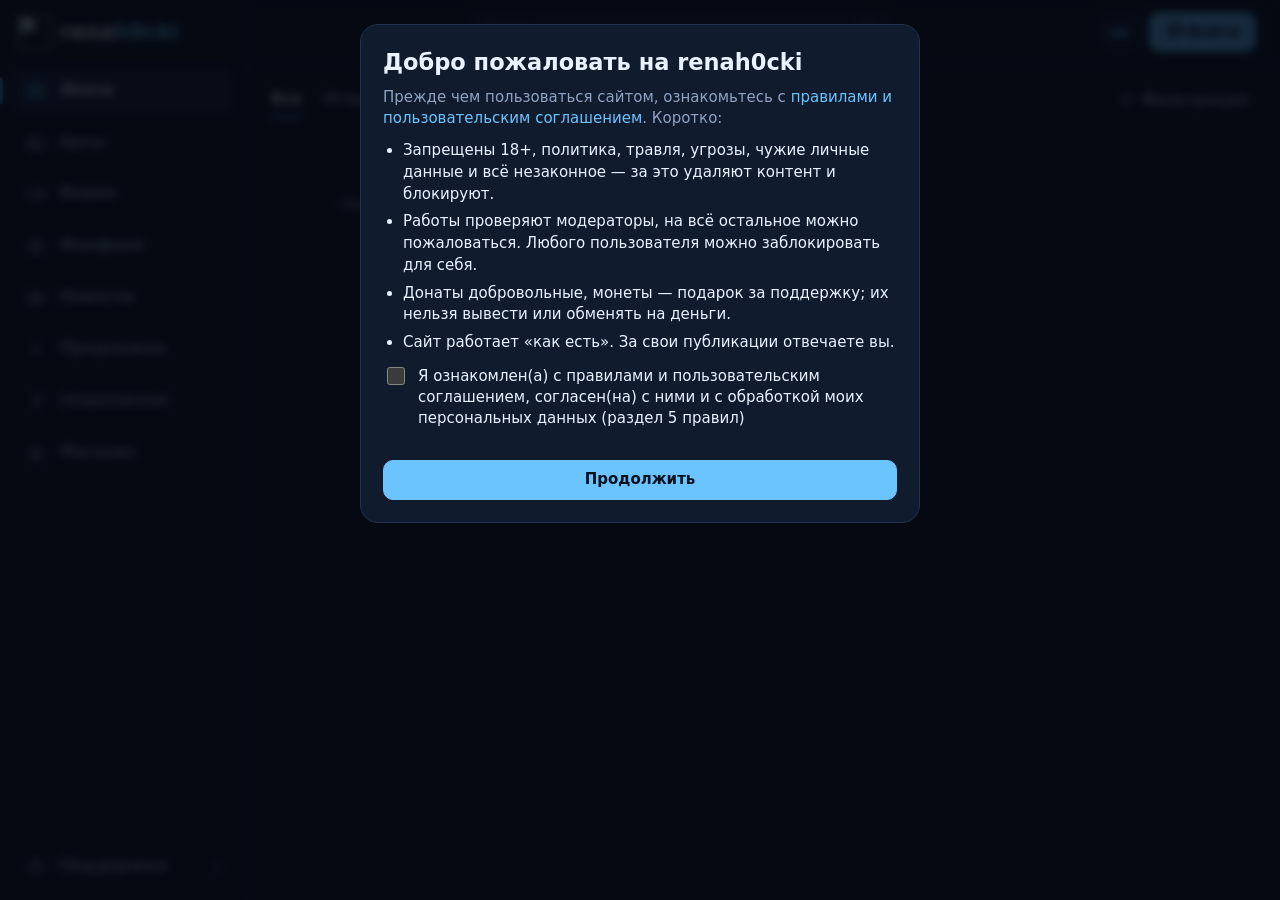
==== auc/index.html @ 6b496991 "Donatello: алерты в OBS, лента и подключение в аукционе Co-Authored-By: Claude Opus 5.5 <noreply@ant" ====
<!doctype html>
<html lang="ru">
<head>
<meta charset="utf-8">
<meta name="viewport" content="width=device-width, initial-scale=1, viewport-fit=cover">
<meta name="theme-color" content="#0c0c14">
<meta name="robots" content="noindex">
<title>Аукцион — renah0cki</title>
<script>/* аукцион — пока только для владельца; остальных на обычный сайт */
(function(){if(/^(localhost|127\.0\.0\.1)$/.test(location.hostname))return;try{var s=JSON.parse(localStorage.getItem('fh_session')||'null');if(!s||!s.user||s.user.id!=='23c6cb47-27b0-45ac-8fd9-c43b84d57aba')location.replace('/');}catch(e){location.replace('/');}})();
try{var t=localStorage.getItem('auc_theme');if(t&&t!=='violet')document.documentElement.dataset.theme=t;}catch(e){}</script>
<link rel="icon" type="image/png" sizes="32x32" href="/icon-32.png?v=2">
<link rel="preconnect" href="https://api.renah0cki.xyz" crossorigin>
<link rel="preconnect" href="https://cdn.renah0cki.xyz" crossorigin>
<link rel="preconnect" href="https://fonts.googleapis.com">
<link rel="preconnect" href="https://fonts.gstatic.com" crossorigin>
<link rel="stylesheet" href="https://fonts.googleapis.com/css2?family=Inter:wght@400;500;600;700;800&display=swap">
<link rel="stylesheet" href="/auc/auc.css?v=20261124a">
<script src="/auc/wheel.js?v=20261121s" defer></script>
<script src="/auc/auc.js?v=20261124a" defer></script>
</head>
<body>
<header class="bar">
  <a class="brand" href="/" aria-label="renah0cki — на главную">
    <img src="https://cdn.renah0cki.xyz/file/static/Resurs-134x-8.png" alt="" width="30" height="30">
    <span>rena<b>auc</b></span>
  </a>
  <nav class="tabs" id="tabs" aria-label="Разделы">
    <button data-tab="lots" class="on" title="Аукцион"><svg class="pa-hide" viewBox="0 0 24 24"><path d="m14 5 5 5M12 7l5 5M4 20l7-7M10.5 4.5l9 9-2.5 2.5-9-9z"/></svg><svg class="pa-only pa-fill" viewBox="0 0 96 96"><path d="m0 88h56v8h-56zm48-8.065a4 4 0 0 0-4-4h-32a4 4 0 0 0-4 4v4.065h40zm6.426-32.704a27.9 27.9 0 0 0-4.639 6.674l32.924 32.924a4 4 0 0 0 5.656 0l5.657-5.657a4 4 0 0 0 0-5.657l-32.924-32.915a27.3 27.3 0 0 0-6.674 4.631zm-19.799-19.799a34.7 34.7 0 0 1-10.34 6.629l20.674 20.674a35.3 35.3 0 0 1 6.639-10.335 34.7 34.7 0 0 1 10.34-6.63l-20.675-20.67a35.3 35.3 0 0 1-6.638 10.332z"/><rect height="40" rx="4" transform="matrix(.707 -.707 .707 .707 4.201 48.034)" width="16" x="52.083" y="-1.054"/><rect height="40" rx="4" transform="matrix(.707 -.707 .707 .707 -29.74 33.976)" width="16" x="18.142" y="32.887"/></svg>Аукцион</button>
    <button data-tab="wheel" title="Колесо"><svg class="pa-hide" viewBox="0 0 24 24"><circle cx="12" cy="12" r="8"/><path d="M12 4v8l5.6 5.6"/></svg><svg class="pa-only pa-wheel-ico" viewBox="0 0 58 58"><path d="M31,26.962h26.924C56.94,12.541,45.421,1.022,31,0.038V26.962z" fill="#f0785a" stroke="none"/><path d="M50.386,48.615c4.343-4.71,7.151-10.858,7.614-17.653H32.733L50.386,48.615z" fill="#f0c419" stroke="none"/><path d="M27,28.134V0.038C11.918,1.067,0,13.619,0,28.962C0,36.25,2.695,42.905,7.134,48L27,28.134z" fill="#556080" stroke="none"/><path d="M28.414,32.376L9.962,50.828c5.095,4.439,11.75,7.134,19.038,7.134c6.99,0,13.396-2.479,18.401-6.599L28.414,32.376z" fill="#71c285" stroke="none"/></svg>Колесо</button>
    <button data-tab="history" data-adm hidden title="История"><svg class="pa-hide" viewBox="0 0 24 24"><path d="M4 12a8 8 0 1 0 2.3-5.6L4 8.7M4 4v4.7h4.7M12 8v4l3 2"/></svg><svg class="pa-only pa-fill" viewBox="0 0 24 24"><path d="M4 9h4v11H4zm12 4h4v7h-4zm-6-9h4v16h-4z"/></svg>История</button>
    <button data-tab="settings" data-adm hidden title="Настройки"><svg class="pa-hide" viewBox="0 0 24 24"><circle cx="12" cy="12" r="3"/><path d="M12 3v2.5M12 18.5V21M3 12h2.5M18.5 12H21M5.6 5.6l1.8 1.8M16.6 16.6l1.8 1.8M5.6 18.4l1.8-1.8M16.6 7.4l1.8-1.8"/></svg><svg class="pa-only pa-fill" viewBox="0 0 24 24"><path d="M19.14 12.94c.04-.3.06-.61.06-.94 0-.32-.02-.64-.07-.94l2.03-1.58c.18-.14.23-.41.12-.61l-1.92-3.32c-.12-.22-.37-.29-.59-.22l-2.39.96c-.5-.38-1.03-.7-1.62-.94l-.36-2.54c-.04-.24-.24-.41-.48-.41h-3.84c-.24 0-.43.17-.47.41l-.36 2.54c-.59.24-1.13.57-1.62.94l-2.39-.96c-.22-.08-.47 0-.59.22L2.74 8.87c-.12.21-.08.47.12.61l2.03 1.58c-.05.3-.09.63-.09.94s.02.64.07.94l-2.03 1.58c-.18.14-.23.41-.12.61l1.92 3.32c.12.22.37.29.59.22l2.39-.96c.5.38 1.03.7 1.62.94l.36 2.54c.05.24.24.41.48.41h3.84c.24 0 .44-.17.47-.41l.36-2.54c.59-.24 1.13-.56 1.62-.94l2.39.96c.22.08.47 0 .59-.22l1.92-3.32c.12-.22.07-.47-.12-.61zM12 15.6c-1.98 0-3.6-1.62-3.6-3.6s1.62-3.6 3.6-3.6 3.6 1.62 3.6 3.6-1.62 3.6-3.6 3.6"/></svg>Настройки</button>
    <span class="tabs-sep" aria-hidden="true"></span>
    <button class="ico" data-tab="wallets" data-adm hidden title="Кошельки аукциона" aria-label="Кошельки аукциона"><svg class="pa-hide" viewBox="0 0 24 24"><circle cx="9" cy="8" r="3.5"/><path d="M3 20c.6-3.4 3-5.5 6-5.5s5.4 2.1 6 5.5M16 4.8a3.5 3.5 0 0 1 0 6.4M18 14.8c1.6.8 2.7 2.6 3 5.2"/></svg><svg class="pa-only pa-fill" viewBox="0 0 24 24"><path d="m11.99 18.54-7.37-5.73L3 14.07l9 7 9-7-1.63-1.27zM12 16l7.36-5.73L21 9l-9-7-9 7 1.63 1.27z"/></svg></button>
    <button class="ico" data-tab="bids" data-adm hidden title="Все ставки" aria-label="Все ставки"><svg class="pa-hide" viewBox="0 0 24 24"><rect x="4" y="4" width="16" height="16" rx="2.5"/><path d="M4 10h16M10 10v10"/></svg><svg class="pa-only pa-fill" viewBox="0 0 24 24"><path d="M12 1 3 5v6c0 5.55 3.84 10.74 9 12 5.16-1.26 9-6.45 9-12V5zm-2 16-4-4 1.41-1.41L10 14.17l6.59-6.59L18 9z"/></svg></button>
    <a class="ico" href="/auc/overlay.html" target="_blank" rel="noopener" title="Оверлей для OBS" aria-label="Оверлей для OBS"><svg class="pa-hide" viewBox="0 0 24 24"><rect x="4" y="5" width="13" height="14" rx="2"/><path d="M14 4h6v6M20 4l-8 8"/></svg><svg class="pa-only pa-fill" viewBox="0 0 24 24"><path d="M4 6H2v14c0 1.1.9 2 2 2h14v-2H4zm16-4H8c-1.1 0-2 .9-2 2v12c0 1.1.9 2 2 2h12c1.1 0 2-.9 2-2V4c0-1.1-.9-2-2-2m-8 12.5v-9l6 4.5z"/></svg></a>
    <a class="ico" href="/donate-settings/" title="Настройки донатов coin и виджеты OBS" aria-label="Настройки донатов и OBS"><svg class="pa-hide" viewBox="0 0 24 24"><path d="M12 3v4M12 17v4M3 12h4M17 12h4M6 6l2.5 2.5M15.5 15.5 18 18M6 18l2.5-2.5M15.5 8.5 18 6"/></svg><svg class="pa-only pa-fill" viewBox="0 0 24 24"><path d="M1 11h4v11H1zm15-7.75C16.65 2.49 17.66 2 18.7 2 20.55 2 22 3.45 22 5.3c0 2.27-2.91 4.9-6 7.7-3.09-2.81-6-5.44-6-7.7C10 3.45 11.45 2 13.3 2c1.04 0 2.05.49 2.7 1.25M20 17h-7l-2.09-.73.33-.94L13 16h2.82c.65 0 1.18-.53 1.18-1.18 0-.49-.31-.93-.77-1.11L8.97 11H7v9.02L14 22l8.01-3c-.01-1.1-.9-2-2.01-2"/></svg></a>
    <button class="ico" data-act="theme" title="Цветовая гамма" aria-label="Цветовая гамма"><svg viewBox="0 0 24 24"><path d="M12 3a9 9 0 1 0 0 18h1.5a2.5 2.5 0 0 0 0-5H12a2 2 0 0 1 0-4h4.5A4.5 4.5 0 0 0 12 3z"/><circle cx="7.5" cy="10.5" r="1" fill="currentColor"/><circle cx="10.5" cy="7.5" r="1" fill="currentColor"/><circle cx="15" cy="7.5" r="1" fill="currentColor"/></svg></button>
  </nav>
  <div class="clock" id="clock">
    <div class="clock-meta"><span>прошло</span><b id="elapsed">00:00</b><span>лимит</span><b id="limit">60:00</b></div>
    <div class="clock-big" id="timer" data-act="setTimer" title="Нажми, чтобы задать время (можно 00:00)" aria-label="Оставшееся время">60:00</div>
    <div class="clock-btns" id="clockBtns" data-adm hidden>
      <button data-act="minus" title="Уменьшить время (−1 мин)"><span class="pa-hide">−1</span><svg class="pa-only pa-fill" viewBox="0 0 24 24"><path d="M16.59 8.59 12 13.17 7.41 8.59 6 10l6 6 6-6z"/></svg></button>
      <button data-act="play" id="playBtn" class="play" title="Запустить / остановить таймер" aria-label="Запустить или остановить таймер"><svg viewBox="0 0 24 24"><path d="M8 5.5v13l10-6.5z"/></svg></button>
      <button data-act="plus" title="Добавить время (+1 мин)"><span class="pa-hide">+1</span><svg class="pa-only pa-fill" viewBox="0 0 24 24"><path d="m12 8-6 6 1.41 1.41L12 10.83l4.59 4.58L18 14z"/></svg></button>
      <button data-act="plus2" class="pa-only" title="Добавить время Х2 (+2 мин)" aria-label="+2 минуты"><svg class="pa-fill" viewBox="0 0 24 24"><path d="M12 8.41 16.59 13 18 11.59l-6-6-6 6L7.41 13zM6 18h12v-2H6z"/></svg></button>
      <button data-act="reset" class="ghost" title="Обнулить / сбросить" aria-label="Обнулить или сбросить"><svg class="pa-hide" viewBox="0 0 24 24"><path d="M4 12a8 8 0 1 0 2.3-5.6L4 8.7M4 4v4.7h4.7"/></svg><svg class="pa-only pa-fill" viewBox="0 0 24 24"><path d="M12 5V1L7 6l5 5V7c3.31 0 6 2.69 6 6s-2.69 6-6 6-6-2.69-6-6H4c0 4.42 3.58 8 8 8s8-3.58 8-8-3.58-8-8-8"/></svg></button>
    </div>
  </div>
</header>

<main class="app">
  <aside class="left">
    <div class="auc-pick">
      <button class="pick-btn" id="aucSel" data-act="aucList" title="Выбрать пресет аукциона"><span id="aTitle">Аукцион</span><svg viewBox="0 0 24 24"><path d="m6 9 6 6 6-6"/></svg></button>
      <button class="sq" data-act="presetEdit" data-adm hidden title="Настроить пресет" aria-label="Настроить пресет"><svg viewBox="0 0 24 24"><path d="M4 20h4L19 9l-4-4L4 16zM13.5 6.5l4 4"/></svg></button>
    </div>
    <article class="rules" id="rules"></article>
    <button class="rules-edit" data-act="rules" data-adm hidden><svg viewBox="0 0 24 24"><path d="M4 20h4L19 9l-4-4L4 16z"/></svg>Правила</button>
    <div class="left-foot">
      <div class="lf-top"><button class="lf-eye" data-act="eye" id="eyeBtn" title="Скрыть суммы" aria-label="Скрыть или показать суммы"><svg viewBox="0 0 24 24"><path d="M2.5 12S6 5.5 12 5.5 21.5 12 21.5 12 18 18.5 12 18.5 2.5 12 2.5 12z"/><circle cx="12" cy="12" r="2.8"/></svg></button><span id="lotCount">0 лотов</span><span class="pa-only lf-total" id="lfTotal"></span></div>
      <div class="lf-btns">
        <button data-act="archive" data-adm hidden title="Архив"><svg class="pa-hide" viewBox="0 0 24 24"><rect x="4" y="5" width="16" height="4" rx="1"/><path d="M5.5 9v10h13V9M10 13h4"/></svg><svg class="pa-only" viewBox="0 0 24 24"><path d="M6 4h10l4 4v10a2 2 0 0 1-2 2H6a2 2 0 0 1-2-2V6a2 2 0 0 1 2-2"/><circle cx="12" cy="14" r="2"/><path d="M14 4v4H8V4"/></svg><span class="pa-hide">Архив</span></button>
        <div class="pa-grp pa-only">
          <button data-pa="rules" class="on" title="Показать/скрыть правила"><svg class="pa-fill" viewBox="0 0 24 24"><path d="M3 15h8v-2H3zm0 4h8v-2H3zm0-8h8V9H3zm0-6v2h8V5zm10 0h8v14h-8z"/></svg>Правила</button>
          <button data-pa="pct" title="Показать шансы (%)"><svg class="pa-fill" viewBox="0 0 24 24"><path d="M7.5 11C9.43 11 11 9.43 11 7.5S9.43 4 7.5 4 4 5.57 4 7.5 5.57 11 7.5 11m0-5C8.33 6 9 6.67 9 7.5S8.33 9 7.5 9 6 8.33 6 7.5 6.67 6 7.5 6M4 18.59 18.59 4 20 5.41 5.41 20zM16.5 13c-1.93 0-3.5 1.57-3.5 3.5s1.57 3.5 3.5 3.5 3.5-1.57 3.5-3.5-1.57-3.5-3.5-3.5m0 5c-.83 0-1.5-.67-1.5-1.5s.67-1.5 1.5-1.5 1.5.67 1.5 1.5-.67 1.5-1.5 1.5"/></svg></button>
          <button data-pa="compact" title="Компактный вид"><svg class="pa-fill" viewBox="0 0 24 24"><path d="M8 19h3v3h2v-3h3l-4-4zm8-15h-3V1h-2v3H8l4 4zM4 9v2h16V9zm0 3h16v2H4z"/></svg></button>
          <button data-act="view" title="Настройки вида"><svg class="pa-fill" viewBox="0 0 24 24"><path d="M16 17.01V10h-2v7.01h-3L15 21l4-3.99zM9 3 5 6.99h3V14h2V6.99h3z"/></svg></button>
        </div>
        <button data-act="view" class="pa-hide"><svg viewBox="0 0 24 24"><path d="M4 7h16M4 12h10M4 17h6"/></svg>Вид</button>
        <button data-act="finish" data-adm hidden><svg viewBox="0 0 24 24"><path d="M9 12h6M12 9v6M4 6V5a1 1 0 0 1 1-1h1m5 0h2m5 0h1a1 1 0 0 1 1 1v1m0 5v2m0 5v1a1 1 0 0 1-1 1h-1m-5 0h-2m-5 0H5a1 1 0 0 1-1-1v-1m0-5v-2"/></svg><span class="pa-hide">Завершить</span><span class="pa-only">Новый аукцион</span></button>
      </div>
    </div>
  </aside>

  <section class="mid" id="mid">
    <div id="view"></div>
  </section>

  <aside class="right" id="right">
    <div class="pa-int pa-only" data-adm hidden>
      <button type="button" class="pa-int-h" data-pa="int"><span>Интеграции</span><svg viewBox="0 0 24 24"><path d="m6 9 6 6 6-6"/></svg></button>
      <div class="pa-pills" id="paPills"></div>
      <button type="button" class="pa-int-card" id="paConnectCard" data-pa="connect">
        <span class="pa-int-t">Подключить Сервисы</span>
        <span class="pa-int-logos" id="paConnectLogos"></span>
        <svg class="pa-int-arr" viewBox="0 0 24 24"><path d="m9 6 6 6-6 6"/></svg>
      </button>
    </div>
    <div class="seg2" role="tablist">
      <button data-q="wait" class="on" role="tab"><span class="pa-hide">Ожидающие</span><span class="pa-only">Ставки</span> <b id="qN"></b></button>
      <button data-q="done" role="tab"><span class="pa-hide">Выполненные</span><span class="pa-only">История</span></button>
    </div>
    <div class="dlist" id="dlist"></div>
    <button type="button" class="pa-only pa-clear" data-act="finish" data-adm hidden>Очистить</button>
    <div class="right-foot" data-adm hidden>
      <div class="rf-row">
        <label class="sel"><svg viewBox="0 0 24 24"><path d="M4 7h10M4 12h7M4 17h4M17 5v14M14 16l3 3 3-3"/></svg><select id="qSort" aria-label="Сортировка"><option value="new">Сначала новые</option><option value="old">Сначала старые</option></select></label>
        <label class="sel"><svg viewBox="0 0 24 24"><path d="M4 7h16M4 12h16M4 17h9M17 15v6M14 18h6"/></svg><select id="autoAdd" aria-label="Автодобавление на лоты"><option value="none">Не добавлять</option><option value="match">По # и названию</option></select></label>
      </div>
      <div class="rf-row">
        <button class="flt on" data-flt="don"><i></i>Донаты</button>
        <button class="flt on" data-flt="pts"><i></i>Баллы</button>
      </div>
      <div class="rf-box">
        <label class="tg"><span>Приём донатов</span><span class="tip" title="Донаты и баллы приходят до старта таймера">?</span><input type="checkbox" id="acceptTg"><i></i></label>
        <label class="tg"><span>Без возврата</span><span class="tip" title="При завершении не возвращать баллы проигравшим">?</span><input type="checkbox" id="noRefTg"><i></i></label>
      </div>
    </div>
  </aside>
</main>

<main class="wapp" id="wapp" hidden>
  <aside class="wlist" id="wList">
    <div class="pa-only pa-whead">
      <h1 class="pa-wt">Колесо</h1>
      <button type="button" class="pa-wimp" data-act="wheelImport" data-adm hidden>Импортировать своих участников</button>
    </div>
    <div class="pa-only pa-wsub">
      <label class="pa-whide"><input type="checkbox" id="paHideOut"><span>Скрыть выбывшие лоты</span></label>
      <button type="button" class="pa-wcol" data-act="wCollapse" title="Свернуть список" aria-label="Свернуть список"><svg viewBox="0 0 24 24"><path d="m11 17-5-5 5-5M18 17l-5-5 5-5"/></svg></button>
    </div>
    <div class="wl-head pa-hide">
      <span class="lbl">Лоты</span>
      <button class="tgl" data-wl="num" title="Номера лотов" aria-label="Показывать номера">#</button>
      <button class="tgl" data-wl="pct" title="Проценты" aria-label="Показывать проценты">%</button>
      <button class="tgl" data-wl="sum" title="Суммы" aria-label="Показывать суммы">₽</button>
      <span class="wl-n" id="wlN">0</span>
    </div>
    <div class="wl-items" id="wlItems"></div>
    <div class="wl-out" id="wlOut" hidden></div>
    <div class="pa-only pa-wfoot">Участников в колесе - <span id="wlTotalN">0</span></div>
  </aside>

  <section class="wcenter">
    <div class="wtop" id="wTop" aria-live="polite">&nbsp;</div>
    <div class="wbox" id="wBox">
      <svg class="wptr pa-hide" id="wPtr" viewBox="0 0 40 46" aria-hidden="true"><path d="M20 44 4 14A16 16 0 1 1 36 14z"/></svg>
      <svg class="pa-wptr pa-only" id="paWPtr" viewBox="0 0 160 160" aria-hidden="true">
        <defs>
          <linearGradient id="pawp-g" x1="34" y1="14" x2="122" y2="132" gradientUnits="userSpaceOnUse"><stop offset="0" stop-color="#FECACA"/><stop offset="0.24" stop-color="#F04444"/><stop offset="0.68" stop-color="#991B1B"/><stop offset="1" stop-color="#450A0A"/></linearGradient>
          <linearGradient id="pawp-c" x1="58" y1="34" x2="104" y2="120" gradientUnits="userSpaceOnUse"><stop offset="0" stop-color="#FFF5F5"/><stop offset="0.18" stop-color="#FDB4B4" stop-opacity=".98"/><stop offset="0.56" stop-color="#FB4A4A" stop-opacity=".95"/><stop offset="1" stop-color="#7F1D1D" stop-opacity=".98"/></linearGradient>
          <linearGradient id="pawp-cap" x1="56" y1="16" x2="104" y2="44" gradientUnits="userSpaceOnUse"><stop offset="0" stop-color="#FFE4E6"/><stop offset="0.42" stop-color="#FB5252"/><stop offset="1" stop-color="#7F1D1D"/></linearGradient>
          <filter id="pawp-sh" x="16" y="6" width="128" height="144" filterUnits="userSpaceOnUse"><feOffset dy="8"/><feGaussianBlur stdDeviation="8"/><feColorMatrix type="matrix" values="0 0 0 0 0.35 0 0 0 0 0.03 0 0 0 0 0.06 0 0 0 0.4 0"/></filter>
        </defs>
        <g filter="url(#pawp-sh)"><path d="M80 16L102 31L112 47L102 62L97 84L90 104L80 132L70 104L63 84L58 62L48 47L58 31L80 16Z" fill="url(#pawp-g)" stroke="none"/></g>
        <path d="M80 17L100 31L109 46L100 61L95 83L89 102L80 129L71 102L65 83L60 61L51 46L60 31L80 17Z" fill="#5B1111" stroke="none"/>
        <path d="M80 20L98 33L107 47L98 61L93 82L87 101L80 122L73 101L67 82L62 61L53 47L62 33L80 20Z" fill="url(#pawp-c)" opacity=".9" stroke="none"/>
        <path d="M80 20L98 33L89 40L80 35L71 40L62 33L80 20Z" fill="url(#pawp-cap)" stroke="none"/>
        <path d="M80 38L85 52L83 77L80 112L77 77L75 52L80 38Z" fill="#2A0505" opacity=".92" stroke="none"/>
        <path d="M58 31L80 20L72 44L66 72L58 31Z" fill="rgba(255,255,255,.2)" stroke="none"/>
        <path d="M102 31L89 44L94 82L102 62L107 47L102 31Z" fill="rgba(42,5,5,.22)" stroke="none"/>
        <path d="M80 16L102 31L112 47L102 62L97 84L90 104L80 132L70 104L63 84L58 62L48 47L58 31L80 16Z" fill="none" stroke="rgba(255,238,240,.9)" stroke-width="2.2" stroke-linejoin="round"/>
      </svg>
      <canvas id="wheelCv" aria-label="Колесо фортуны"></canvas>
      <div class="wcenter-hub" id="wCenterHub">
        <img class="wcenter-img" id="wCenterImg" alt="">
        <button type="button" class="pa-only wcenter-ov" data-act="wImgPop" data-adm hidden>Изменить</button>
      </div>
      <div class="pa-img-pop" id="paImgPop" hidden>
        <div class="pa-img-top">
          <label class="pa-upbtn"><input type="file" id="paImgFile" accept="image/png,image/jpeg,image/webp,image/gif" hidden>Загрузить своё изображение</label>
          <div class="pa-img-bar">
            <input type="search" id="pa7tvSearch" class="pa-img-q" placeholder="Поиск по 7TV…" autocomplete="off">
            <button type="button" class="pa-img-rst" data-act="imgReset" title="Вернуть лого">Лого</button>
          </div>
        </div>
        <div class="pa-img-grid" id="pa7tvGrid"></div>
      </div>
    </div>
    <div class="wbar pa-hide" data-adm hidden>
      <button class="spin-btn" data-act="spin" id="spinBtn"><kbd>SPACE</kbd>Крутить!</button>
      <div class="wdur"><span class="lbl">Длительность</span><input id="spinSec" type="number" inputmode="numeric" min="3" max="120" aria-label="Длительность прокрута, секунд"><span class="u">с.</span>
        <button class="ib" data-act="dice" title="Случайная длительность" aria-label="Случайная длительность"><svg viewBox="0 0 24 24"><rect x="4" y="4" width="16" height="16" rx="3"/><circle cx="9" cy="9" r="1" fill="currentColor"/><circle cx="15" cy="15" r="1" fill="currentColor"/><circle cx="15" cy="9" r="1" fill="currentColor"/><circle cx="9" cy="15" r="1" fill="currentColor"/></svg></button></div>
    </div>
    <div class="wres" id="wRes"></div>
  </section>

  <aside class="wset" id="wSet" data-adm hidden>
    <div class="pa-only pa-wpanel">
      <div class="pa-wrow1">
        <button type="button" class="pa-spin" id="paSpinBtn" data-act="spin"><span>Крутить</span><kbd>↵</kbd></button>
        <div class="pa-dur-wrap">
          <fieldset class="pa-dur"><legend>Длительность</legend><input id="paSpinSec" type="number" inputmode="numeric" min="3" max="120" value="10" aria-label="Длительность, секунд"></fieldset>
          <span class="pa-du">с.</span>
        </div>
        <button type="button" class="pa-sqbtn" data-act="dice" title="Случайная длительность" aria-label="Случайная длительность"><svg viewBox="0 0 24 24"><rect x="4" y="4" width="16" height="16" rx="3"/><circle cx="9" cy="9" r="1.1" fill="currentColor"/><circle cx="15" cy="15" r="1.1" fill="currentColor"/><circle cx="15" cy="9" r="1.1" fill="currentColor"/><circle cx="9" cy="15" r="1.1" fill="currentColor"/><circle cx="12" cy="12" r="1.1" fill="currentColor"/></svg></button>
        <button type="button" class="pa-sqbtn" data-act="wSoundPop" id="paSoundBtn" title="Звук и доп. настройки" aria-label="Звук и доп. настройки"><svg viewBox="0 0 24 24"><path d="M9 18V5l12-2v13"/><circle cx="6" cy="18" r="3"/><circle cx="18" cy="16" r="3"/></svg></button>
      </div>
      <div class="pa-wfield">
        <label class="pa-wlbl" for="paWheelStyle">Стиль колеса</label>
        <select class="pa-wsel" id="paWheelStyle" aria-label="Стиль колеса"></select>
      </div>
      <div class="pa-wseg" id="paModeSeg">
        <button type="button" data-wv="mode:normal">Обычное</button>
        <button type="button" data-wv="mode:elim">Выбывание</button>
        <button type="button" data-wv="mode:battle">Батл рояль</button>
      </div>
      <div class="pa-drop-box" id="paDropBox" hidden>
        <div class="pa-wseg pa-wseg2" id="paDropSeg">
          <button type="button" data-wv="elim_kind:new">Новое</button>
          <button type="button" data-wv="elim_kind:classic">Классическое</button>
        </div>
        <div class="pa-info" id="paDropAlert">
          <svg viewBox="0 0 24 24"><circle cx="12" cy="12" r="9"/><path d="M12 8h.01M11 12h1v4h1"/></svg>
          <p id="paDropText">Только финальный победитель выбирается пропорционально его стоимости. Очередь выбывания генерируется после этого для создания интриги.</p>
          <button type="button" class="pa-info-x" data-act="dropInfoHide" aria-label="Скрыть">✕</button>
        </div>
        <button type="button" class="pa-link" data-act="dropHelp">как это работает?</button>
      </div>
      <div class="pa-split-row">
        <span class="pa-slbl">Разделение</span>
        <div class="pa-srange">
          <input type="range" id="paSplit" min="1" max="10" step="1" value="10" aria-label="Разделение секторов">
          <div class="pa-smarks"><span>макс / 10</span><span>макс</span></div>
        </div>
      </div>
      <div class="pa-wfield">
        <div class="pa-wlbl-row">
          <label class="pa-wlbl" for="paRng">Метод генерации случайных чисел</label>
          <button type="button" class="pa-link" data-act="rngHelp">Узнать больше</button>
        </div>
        <select class="pa-wsel" id="paRng" aria-label="Метод генерации случайных чисел">
          <option value="crypto">Стандартный</option>
        </select>
      </div>
      <button type="button" class="pa-img-tgl" data-act="wImgPop" id="paImgTgl"><span>Выбрать изображение в колесе</span><svg viewBox="0 0 24 24"><path d="m6 9 6 6 6-6"/></svg></button>
    </div>

    <div class="ws-sec pa-hide">
      <span class="lbl">Режим</span>
      <div class="wseg" id="wMode"><button data-wv="mode:normal">Обычный</button><button data-wv="mode:elim" title="Лот, на котором остановилось колесо, выбывает. Остаётся последний — он победил. Чем больше баллов, тем меньше сектор на выбывание.">Выбывание</button></div>
      <p class="ws-hint">Настройки ниже можно менять прямо во время прокрута.</p>
    </div>
    <div class="ws-sec pa-hide">
      <span class="lbl">Палитра</span>
      <div class="pals" id="wPals"></div>
    </div>
    <div class="ws-sec pa-hide">
      <span class="lbl">Подписи</span>
      <div class="wseg" id="wLabels"><button data-wv="labels:radial">По радиусу</button><button data-wv="labels:horizontal">Горизонтально</button></div>
      <label class="tg wide"><span>Скрыть сумму в секторах</span><input type="checkbox" data-wb="hide_sum"><i></i></label>
      <label class="tg wide"><span>Текст лота целиком</span><input type="checkbox" data-wb="full_text"><i></i></label>
    </div>
    <div class="ws-sec pa-hide">
      <span class="lbl">Изображение в центре</span>
      <div class="ws-img"><img id="wImgPrev" alt="" width="44" height="44"><label class="btn sm"><input type="file" id="wImgFile" accept="image/png,image/jpeg,image/webp,image/gif" hidden>Сменить</label><button class="btn sm ghost" data-act="imgReset">Своё лого</button></div>
      <div class="w7tv-box">
        <div class="w7tv-head"><span class="lbl">7TV · meowh0cki</span><input class="w7tv-q" id="w7tvSearch" type="search" placeholder="Фильтр…" autocomplete="off" aria-label="Поиск по смайлам meowh0cki"></div>
        <div class="w7tv-grid" id="w7tvGrid"></div>
      </div>
      <label class="tg wide"><span>Ускорение в начале</span><input type="checkbox" data-wb="accel"><i></i></label>
    </div>
    <div class="ws-sec pa-hide">
      <span class="lbl">Звук прокрута</span>
      <div class="row"><label class="sel grow"><select id="wSound" aria-label="Звук прокрута"><option value="none">Без звука</option><option value="ticks">Щелчки</option></select></label>
        <button class="ib" data-act="soundTest" title="Послушать" aria-label="Послушать звук"><svg viewBox="0 0 24 24"><path d="M8 5.5v13l10-6.5z"/></svg></button></div>
      <input type="range" id="wVol" min="0" max="1" step="0.05" aria-label="Громкость">
    </div>
    <div class="ws-sec pa-hide">
      <span class="lbl">Реролл победителя</span>
      <label class="tg wide"><span>Показывать «Реролл» над лотом</span><input type="checkbox" data-wb="reroll_on"><i></i></label>
      <div class="ws-rr-row">
        <label class="ws-field"><span>Сумма, ₽</span><input type="number" id="wRrPrice" min="0" step="any" inputmode="decimal"></label>
        <label class="ws-field"><span>Таймер, сек</span><input type="number" id="wRrSec" min="5" max="3600" inputmode="numeric"></label>
      </div>
      <label class="tg wide"><span>Умножать сумму ×2 при реролле</span><input type="checkbox" data-wb="reroll_x2"><i></i></label>
    </div>
    <div class="ws-sec pa-hide">
      <label class="tg wide"><span>Крутить само, когда время вышло</span><input type="checkbox" id="autoSpin"><i></i></label>
    </div>
    <button class="ws-finish pa-hide" data-act="finish"><svg viewBox="0 0 24 24"><rect x="4" y="5" width="16" height="4" rx="1"/><path d="M5.5 9v10h13V9M10 13h4"/></svg>Завершить аукцион</button>
  </aside>
</main>

<div class="pop" id="pop" hidden></div>

<dialog class="sheet" id="sheet">
  <form method="dialog" class="sheet-in" id="sheetForm">
    <div class="sheet-head"><h2 id="sheetTitle"></h2><button class="icon-btn" value="cancel" aria-label="Закрыть" formnovalidate>✕</button></div>
    <div class="sheet-body" id="sheetBody"></div>
  </form>
</dialog>

<div class="win-over" id="winOver" hidden role="dialog" aria-modal="true" aria-label="Победитель розыгрыша">
  <canvas class="win-fx" id="winFx" aria-hidden="true"></canvas>
  <i class="wc tl"></i><i class="wc tr"></i><i class="wc bl"></i><i class="wc br"></i>
  <div class="win-card" id="winCard"></div>
</div>

<div class="toast" id="toast" role="status"></div>
</body>
</html>
---- auc/auc.css ----
/* renah0cki — аукцион. Тёмная тема с фиолетовым акцентом, плотная раскладка:
   сверху вкладки и таймер, слева аукцион и правила, по центру лоты, справа донаты. */
:root {
  --bg: #0c0c14;
  --panel: #12121c;
  --panel-2: #191925;
  --panel-3: #222232;
  --border: #23233a;
  --text: #ececf6;
  --muted: #8e8ea8;
  --dim: #5f5f78;
  --accent: #a78bfa;
  --accent-2: #7c3aed;
  --accent-soft: rgba(167, 139, 250, .14);
  --accent-ring: rgba(167, 139, 250, .5);
  --bar-a: rgba(167, 139, 250, .24);
  --bar-b: rgba(167, 139, 250, .06);
  --bar-bg: rgba(12, 12, 20, .92);
  --ok: #5fd3a0;
  --warn: #ffc06b;
  --danger: #ff6b7d;
  --r: 10px;
  --ease: cubic-bezier(.2, .7, .2, 1);
  --mono: ui-monospace, "Cascadia Mono", "JetBrains Mono", Consolas, monospace;
  color-scheme: dark;
}
[data-theme="ice"] {
  --bg: #080f1c; --panel: #0d1628; --panel-2: #132038; --panel-3: #1b2c4b; --border: #203456;
  --text: #eaf2ff; --muted: #8aa3c7; --dim: #5a7294;
  --accent: #6cc4ff; --accent-2: #2563eb; --accent-soft: rgba(108, 196, 255, .14); --accent-ring: rgba(108, 196, 255, .5);
  --bar-a: rgba(108, 196, 255, .24); --bar-b: rgba(108, 196, 255, .06); --bar-bg: rgba(8, 15, 28, .92);
}
[data-theme="emerald"] {
  --bg: #07120e; --panel: #0c1b15; --panel-2: #12261e; --panel-3: #1a3329; --border: #1e3d30;
  --text: #e9fbf3; --muted: #84b09d; --dim: #537b6b;
  --accent: #34d399; --accent-2: #059669; --accent-soft: rgba(52, 211, 153, .14); --accent-ring: rgba(52, 211, 153, .5);
  --bar-a: rgba(52, 211, 153, .24); --bar-b: rgba(52, 211, 153, .06); --bar-bg: rgba(7, 18, 14, .92);
}
[data-theme="sakura"] {
  --bg: #130b14; --panel: #1b101d; --panel-2: #261629; --panel-3: #331e36; --border: #3d2342;
  --text: #fceef8; --muted: #b58db2; --dim: #7c597a;
  --accent: #f472b6; --accent-2: #db2777; --accent-soft: rgba(244, 114, 182, .15); --accent-ring: rgba(244, 114, 182, .5);
  --bar-a: rgba(244, 114, 182, .24); --bar-b: rgba(244, 114, 182, .06); --bar-bg: rgba(19, 11, 20, .92);
}
[data-theme="sunset"] {
  --bg: #140c0a; --panel: #1c120f; --panel-2: #271915; --panel-3: #34221c; --border: #3f2821;
  --text: #fdf1eb; --muted: #b89485; --dim: #7f6054;
  --accent: #fb923c; --accent-2: #ea580c; --accent-soft: rgba(251, 146, 60, .15); --accent-ring: rgba(251, 146, 60, .5);
  --bar-a: rgba(251, 146, 60, .24); --bar-b: rgba(251, 146, 60, .06); --bar-bg: rgba(20, 12, 10, .92);
}
[data-theme="cyber"] {
  --bg: #090a17; --panel: #0f1124; --panel-2: #161933; --panel-3: #202446; --border: #272c57;
  --text: #edf6ff; --muted: #8a95c2; --dim: #58628c;
  --accent: #22d3ee; --accent-2: #e11d48; --accent-soft: rgba(34, 211, 238, .14); --accent-ring: rgba(34, 211, 238, .5);
  --bar-a: rgba(34, 211, 238, .22); --bar-b: rgba(225, 29, 72, .08); --bar-bg: rgba(9, 10, 23, .92);
}
[data-theme="gold"] {
  --bg: #0f0e0b; --panel: #171510; --panel-2: #211e16; --panel-3: #2c281d; --border: #393223;
  --text: #faf5e8; --muted: #b0a386; --dim: #786d56;
  --accent: #fbbf24; --accent-2: #d97706; --accent-soft: rgba(251, 191, 36, .15); --accent-ring: rgba(251, 191, 36, .5);
  --bar-a: rgba(251, 191, 36, .22); --bar-b: rgba(251, 191, 36, .06); --bar-bg: rgba(15, 14, 11, .92);
}
/* ── стиль 1 в 1 PointAuc (ru.pointauc.com — Mantine Dark) ── */
[data-theme="pointauc"] {
  --bg: #1b1b1b; --panel: #212121; --panel-2: #282828; --panel-3: #303030; --border: #383838;
  --text: #eeeeee; --muted: #a0a0a0; --dim: #727272;
  --accent: #228be6; --accent-2: #228be6; --accent-soft: rgba(34, 139, 230, .15); --accent-ring: rgba(34, 139, 230, .55);
  --bar-a: rgba(34, 139, 230, .18); --bar-b: rgba(34, 139, 230, .04); --bar-bg: rgba(27, 27, 27, .98);
  --ok: #aed581; --warn: #f3bf41; --danger: #f08080; --r: 5px;
}
* { box-sizing: border-box; }
html, body { margin: 0; background: var(--bg); color: var(--text); }
body { font: 15px/1.45 system-ui, -apple-system, "Segoe UI", Roboto, sans-serif; -webkit-font-smoothing: antialiased; overflow-x: hidden; min-height: 100dvh; }
a { color: var(--accent); text-decoration: none; }
button, input, select, textarea { font: inherit; color: inherit; }
img { display: block; }
svg { width: 18px; height: 18px; fill: none; stroke: currentColor; stroke-width: 1.8; stroke-linecap: round; stroke-linejoin: round; flex: none; }
:focus-visible { outline: 2px solid var(--accent); outline-offset: 2px; }
[hidden] { display: none !important; }
.pa-only { display: none !important; }
.pa-split { display: contents; }
.muted { color: var(--muted); }
.num { font-variant-numeric: tabular-nums; }

/* ── верхняя полоса ── */
.bar { position: sticky; top: 0; z-index: 30; display: flex; flex-wrap: wrap; align-items: center; gap: 6px 14px; padding: 8px 12px; padding-top: max(8px, env(safe-area-inset-top)); flex: none;
  background: var(--bar-bg); backdrop-filter: blur(10px); -webkit-backdrop-filter: blur(10px); border-bottom: 1px solid var(--border); }
.brand { display: flex; align-items: center; gap: 8px; color: var(--text); font-weight: 900; font-size: 20px; letter-spacing: -.3px; min-height: 44px; }
.brand img { width: 30px; height: 30px; object-fit: contain; }
.brand b { color: var(--accent); }
.tabs { order: 3; flex: 1 1 100%; display: flex; align-items: center; gap: 2px; overflow-x: auto; scrollbar-width: none; margin: 0 -12px; padding: 0 12px; }
.tabs::-webkit-scrollbar { display: none; }
.tabs > button, .tabs > a { flex: none; display: inline-flex; align-items: center; gap: 7px; min-height: 44px; padding: 0 12px; border: 0; border-bottom: 2px solid transparent; background: none; color: var(--muted); font-weight: 600; cursor: pointer; }
.tabs > button.on { color: var(--accent); border-bottom-color: var(--accent); }
.tabs .ico { padding: 0 10px; }
.tabs-sep { width: 1px; height: 22px; background: var(--border); margin: 0 6px; flex: none; }
@media (hover: hover) { .tabs > button:hover, .tabs > a:hover { color: var(--text); } }

.clock { margin-left: auto; display: flex; align-items: center; gap: 12px; padding: 4px 6px 4px 12px; border-radius: 12px; background: var(--panel); border: 1px solid var(--border); }
.clock-meta { display: grid; grid-template-columns: auto auto; gap: 0 8px; font-family: var(--mono); font-size: 11px; line-height: 1.25; text-transform: uppercase; letter-spacing: .5px; white-space: nowrap; }
.clock-meta span { color: var(--dim); }
.clock-meta b { font-weight: 600; color: var(--muted); font-variant-numeric: tabular-nums; }
.clock-big { font-family: var(--mono); font-size: 30px; font-weight: 800; font-variant-numeric: tabular-nums; letter-spacing: 1px; min-width: 5ch; text-align: center; }
.clock-big.run { color: var(--text); }
.clock-big.idle { color: var(--muted); }
.clock-big.low { color: var(--danger); animation: pulse 1s var(--ease) infinite; }
.clock-big.pause { color: var(--warn); }
.clock-big { transition: color .25s, transform .25s cubic-bezier(.2,.7,.2,1); }
.clock-big.jump { color: var(--accent); transform: scale(1.06); }
@keyframes pulse { 50% { opacity: .5; } }
.clock-btns { display: flex; gap: 4px; }
.clock-btns button { min-width: 40px; height: 40px; padding: 0 8px; display: grid; place-items: center; border: 0; border-radius: 8px; background: var(--panel-3); color: var(--text); font-family: var(--mono); font-weight: 700; cursor: pointer; }
.clock-btns .play { background: var(--accent-soft); color: var(--accent); }
.clock-btns .play.on { background: var(--accent-2); color: #fff; }
.clock-btns .ghost { background: none; color: var(--muted); }
@media (hover: hover) { .clock-btns button:hover { filter: brightness(1.25); } }

/* ── раскладка ── */
.app { display: flex; flex-direction: column; gap: 10px; padding: 10px 10px calc(16px + env(safe-area-inset-bottom)); }
.left, .mid, .right { background: var(--panel); border: 1px solid var(--border); border-radius: 14px; min-width: 0; }
.mid { order: 1; display: flex; flex-direction: column; min-height: 60dvh; }
.right { order: 2; display: flex; flex-direction: column; min-height: 360px; }
.left { order: 3; display: flex; flex-direction: column; padding: 12px; gap: 10px; }

/* левая колонка */
.auc-pick { display: flex; gap: 6px; }
.pick-btn { flex: 1; min-width: 0; display: flex; align-items: center; justify-content: space-between; gap: 8px; min-height: 40px; padding: 0 12px; border-radius: var(--r); border: 0; background: var(--panel-2); font-weight: 700; cursor: pointer; text-align: left; }
.pick-btn span { overflow: hidden; text-overflow: ellipsis; white-space: nowrap; }
.sq { width: 40px; height: 40px; display: grid; place-items: center; border-radius: var(--r); border: 0; background: var(--panel-2); color: var(--muted); cursor: pointer; flex: none; }
.status-line { display: flex; align-items: center; gap: 8px; flex-wrap: wrap; font-size: 13px; padding: 0 2px; }
.chip { display: inline-flex; padding: 2px 9px; border-radius: 999px; background: var(--panel-3); font-size: 12px; font-weight: 700; color: var(--muted); }
.chip.running { background: rgba(95, 211, 160, .14); color: var(--ok); }
.chip.paused { background: rgba(255, 192, 107, .14); color: var(--warn); }
.chip.ended { background: rgba(255, 107, 125, .14); color: var(--danger); }
.chip.accept { background: var(--accent-soft); color: var(--accent); }
.rules { flex: 1; overflow-y: auto; padding: 4px 12px; font-weight: 700; font-size: 15px; line-height: 1.5; overflow-wrap: anywhere; }
.rules h3 { margin: 14px 0 4px; font-size: 22px; line-height: 1.2; font-weight: 900; text-transform: none; }
.rules h4 { margin: 10px 0 2px; font-size: 17px; font-weight: 800; }
.rules p { margin: 0 0 6px; }
.rules strong { color: #fff; }
.rules:empty::before { content: "Правил нет."; color: var(--dim); font-weight: 500; }
.rules-edit { align-self: flex-start; display: inline-flex; align-items: center; gap: 6px; min-height: 34px; padding: 0 10px; border-radius: 8px; border: 0; background: none; color: var(--muted); font-size: 13px; font-weight: 600; cursor: pointer; }
.left-foot { border-radius: var(--r); background: var(--panel-2); padding: 4px 8px; }
.lf-top { display: flex; align-items: center; justify-content: space-between; padding: 4px 2px 6px; border-bottom: 1px solid var(--border); font-size: 13px; color: var(--muted); font-weight: 600; }
.lf-eye { width: 36px; height: 32px; display: grid; place-items: center; border: 0; background: none; color: var(--muted); cursor: pointer; border-radius: 6px; }
.lf-eye.off { color: var(--accent); }
.lf-btns { display: flex; justify-content: space-between; gap: 4px; padding-top: 4px; }
.lf-btns button { display: inline-flex; align-items: center; gap: 6px; min-height: 38px; padding: 0 8px; border: 0; background: none; color: var(--text); font-size: 13px; font-weight: 700; cursor: pointer; border-radius: 8px; }
@media (hover: hover) { .lf-btns button:hover, .rules-edit:hover, .sq:hover, .pick-btn:hover { background: var(--panel-3); } }

/* центр: таблица лотов */
.lots-top { display: contents; }
.thead { order: 0; display: grid; grid-template-columns: 44px 44px auto minmax(0, 1fr) 120px; align-items: center; gap: 8px; padding: 10px 14px; border-bottom: 1px solid var(--border); font-size: 13px; color: var(--muted); font-weight: 700; }
.thead .c, .lrow .c { text-align: center; }
.thead .r, .lrow .r { text-align: right; }
.thead input { min-width: 0; height: 34px; padding: 0 12px; border-radius: 8px; border: 0; background: var(--panel-2); font-size: 14px; outline: 0; }
.thead input:focus { box-shadow: inset 0 0 0 1px var(--accent); }
.tbody { order: 1; flex: 1; overflow-y: auto; padding: 6px 8px; display: grid; gap: 4px; align-content: start; }
.lrow { position: relative; display: grid; grid-template-columns: 44px 44px minmax(0, 1fr) auto 120px; align-items: center; gap: 8px; min-height: 48px; padding: 6px; border-radius: 10px; background: var(--panel-2); isolation: isolate; overflow: hidden; }
.lrow .bar { position: absolute; inset: 0 auto 0 0; background: linear-gradient(90deg, var(--bar-a), var(--bar-b)); z-index: -1; transition: width .5s var(--ease); }
.lrow.win { box-shadow: inset 0 0 0 2px var(--ok); }
.lrow.drop { box-shadow: inset 0 0 0 2px var(--accent); background: var(--panel-3); }
.lrow .n { font-weight: 800; color: var(--muted); }
.lrow:first-child .n { color: var(--accent); }
.lrow .hash { color: var(--dim); font-family: var(--mono); font-size: 13px; }
.lrow .nm { font-weight: 700; overflow-wrap: anywhere; }
.lrow .sum { font-weight: 800; font-variant-numeric: tabular-nums; font-size: 16px; }
.lrow .sum small { display: block; font-size: 12px; font-weight: 600; color: var(--muted); }
.lrow .acts { display: flex; gap: 2px; opacity: 0; transition: opacity .15s; }
.lrow:hover .acts, .lrow:focus-within .acts { opacity: 1; }
@media (hover: none) { .lrow .acts { opacity: 1; } }
.ib { width: 32px; height: 32px; display: grid; place-items: center; border: 0; border-radius: 7px; background: var(--panel-3); color: var(--muted); cursor: pointer; }
.ib:hover { color: var(--text); }
.hide-sums .lrow .sum b, .hide-sums .lrow .sum small { filter: blur(7px); }
.no-pct .lrow .sum small { display: none; }
.no-bars .lrow .bar { display: none; }
.empty { display: grid; place-items: center; text-align: center; color: var(--muted); padding: 40px 16px; min-height: 200px; gap: 10px; }
.empty b { color: var(--text); font-weight: 600; }
.empty p { margin: 0; font-size: 13px; max-width: 300px; }

.addbar { order: 2; display: flex; flex-wrap: wrap; gap: 8px; margin: 8px; padding: 10px; border-radius: 12px; background: var(--panel-2); }
.addbar.is-closed { display: none; }
.addbar .in { flex: 1 1 200px; }
.addbar .sum-in { flex: 0 1 140px; }
.addbar select.in { flex: 0 0 auto; width: auto; }
.add-btn { display: inline-flex; align-items: center; gap: 6px; min-height: 44px; padding: 0 18px; border-radius: 10px; border: 0; background: var(--accent-2); color: #fff; font-weight: 800; cursor: pointer; }
.add-btn:hover { filter: brightness(1.12); }

/* правая колонка: донаты */
.seg2 { display: grid; grid-template-columns: 1fr 1fr; gap: 4px; margin: 10px; padding: 3px; border-radius: 10px; background: var(--panel-2); }
.seg2 button { min-height: 36px; border: 0; border-radius: 8px; background: none; color: var(--muted); font-size: 13px; font-weight: 700; cursor: pointer; }
.seg2 button.on { background: var(--accent-soft); color: var(--accent); }
.seg2 b { display: inline-grid; place-items: center; min-width: 18px; height: 18px; padding: 0 5px; border-radius: 999px; background: var(--accent-2); color: #fff; font-size: 11px; margin-left: 4px; }
.seg2 b:empty { display: none; }
.dlist { flex: 1; overflow-y: auto; padding: 0 10px 10px; display: grid; gap: 6px; align-content: start; }
.don { display: grid; grid-template-columns: minmax(0, 1fr) auto; gap: 3px 8px; padding: 10px; border-radius: 10px; background: var(--panel-2); border: 1px solid transparent; font-size: 14px; animation: in .35s var(--ease); }
.don[draggable=true] { cursor: grab; }
.don.fresh { border-color: var(--accent-ring); }
.don .who { font-weight: 800; overflow-wrap: anywhere; }
.don .amt { font-weight: 800; color: var(--accent); font-variant-numeric: tabular-nums; text-align: right; }
.don .amt small { display: block; font-size: 12px; font-weight: 600; color: var(--muted); }
.don .msg { grid-column: 1 / -1; color: #d6d6e6; overflow-wrap: anywhere; }
.don .meta { grid-column: 1 / -1; color: var(--muted); font-size: 12px; display: flex; flex-wrap: wrap; gap: 6px; align-items: center; }
.don .q-btns { grid-column: 1 / -1; display: flex; flex-wrap: wrap; gap: 6px; margin-top: 4px; align-items: center; }
.don .q-btns .q-sim { flex: 1 1 100%; justify-content: flex-start; overflow: hidden; text-overflow: ellipsis; white-space: nowrap; }
.don .q-btns .q-new { flex: 1 1 0; }
.don .q-btns .ib.bad:hover { color: var(--danger); background: rgba(255, 107, 125, .14); }
.don .acts { grid-column: 1 / -1; display: flex; gap: 6px; margin-top: 4px; }
.don .acts select { flex: 1; min-width: 0; height: 36px; border-radius: 8px; border: 1px solid var(--border); background: var(--bg); color: var(--text); padding: 0 8px; font-size: 13px; overflow: hidden; text-overflow: ellipsis; }
.don .acts select option, .addbar select.in option { background: var(--panel); color: var(--text); }
@keyframes in { from { opacity: 0; transform: translateY(-6px); } }
.src { display: inline-block; padding: 1px 6px; border-radius: 5px; font-size: 11px; font-weight: 800; background: var(--panel-3); color: var(--muted); }
.src.da { color: #ff9b52; } .src.donatello { color: #ffc21a; } .src.twitch { color: #b79bff; } .src.donatepay { color: #ff7aa8; } .src.donatex { color: #ffd166; }
.src.site { color: #6cc4ff; } .src.wallet { color: var(--ok); } .src.manual { color: var(--muted); }
.st { font-size: 11px; font-weight: 800; padding: 1px 6px; border-radius: 5px; background: var(--panel-3); color: var(--muted); }
.st.active { color: var(--accent); } .st.queue { color: var(--warn); } .st.won { color: var(--ok); }
.st.refunded { color: #b9c7dd; } .st.failed { color: var(--danger); background: rgba(255, 107, 125, .12); }
.right-foot { display: grid; gap: 6px; padding: 10px; border-top: 1px solid var(--border); flex: none; }
.rf-row { display: grid; grid-template-columns: minmax(0, 1fr) minmax(0, 1fr); gap: 6px; }
.sel { display: flex; align-items: center; gap: 6px; min-width: 0; min-height: 38px; padding: 0 8px; border-radius: 9px; background: var(--panel-2); color: var(--muted); overflow: hidden; }
.sel select { flex: 1; width: 100%; min-width: 0; border: 0; background: none; color: var(--text); font-size: 12.5px; font-weight: 700; outline: 0; cursor: pointer; overflow: hidden; text-overflow: ellipsis; white-space: nowrap; }
.sel select option { background: var(--panel); color: var(--text); }
.flt { display: flex; align-items: center; gap: 8px; min-width: 0; min-height: 38px; padding: 0 12px; border-radius: 9px; border: 0; background: var(--panel-2); color: var(--dim); font-size: 13px; font-weight: 700; cursor: pointer; }
.flt i { width: 10px; height: 14px; border-left: 3px solid currentColor; border-right: 3px solid currentColor; flex: none; }
.flt.on { color: var(--accent); }
.rf-box { display: grid; grid-template-columns: 1fr; gap: 4px; padding: 6px 10px; border-radius: 12px; border: 1px solid var(--accent-ring); background: var(--accent-soft); }
.tg { display: flex; align-items: center; gap: 6px; min-width: 0; min-height: 32px; font-size: 13px; font-weight: 700; cursor: pointer; position: relative; }
.tg > span:first-child { overflow: hidden; text-overflow: ellipsis; white-space: nowrap; }
.tg .tip { width: 16px; height: 16px; border-radius: 50%; border: 1px solid var(--dim); color: var(--muted); display: grid; place-items: center; font-size: 10px; flex: none; }
.tg input { position: absolute; opacity: 0; pointer-events: none; }
.tg i { margin-left: auto; width: 34px; height: 20px; border-radius: 999px; background: var(--panel-3); position: relative; transition: background .2s; flex: none; }
.tg i::after { content: ""; position: absolute; top: 3px; left: 3px; width: 14px; height: 14px; border-radius: 50%; background: #fff; transition: transform .2s var(--ease); }
.tg input:checked + i { background: var(--accent-2); }
.tg input:checked + i::after { transform: translateX(14px); }
.tg input:focus-visible + i { outline: 2px solid var(--accent); outline-offset: 2px; }

/* ── общие элементы ── */
.btn { display: inline-flex; align-items: center; justify-content: center; gap: 6px; min-height: 40px; padding: 0 14px; border-radius: var(--r); border: 1px solid var(--border);
  background: var(--panel-2); font-weight: 700; cursor: pointer; transition: transform .15s var(--ease), border-color .15s; white-space: nowrap; color: var(--text); }
.btn:active { transform: scale(.97); }
.btn:disabled { opacity: .5; cursor: default; }
.btn.pri { background: var(--accent-2); border-color: var(--accent-2); color: #fff; }
.btn.outline { background: var(--accent-soft); border-color: var(--accent-ring); color: var(--accent); }
.btn.ok { background: rgba(95, 211, 160, .14); border-color: rgba(95, 211, 160, .4); color: var(--ok); }
.btn.bad { background: rgba(255, 107, 125, .12); border-color: rgba(255, 107, 125, .4); color: var(--danger); }
.btn.sm { min-height: 34px; padding: 0 10px; font-size: 13px; }
.btn.ghost { background: transparent; }
@media (hover: hover) { .btn:hover:not(:disabled) { border-color: var(--accent); } }
.icon-btn { width: 40px; height: 40px; border-radius: var(--r); border: 0; background: var(--panel-2); cursor: pointer; font-size: 16px; color: var(--text); }
.in { width: 100%; min-height: 44px; padding: 10px 12px; border-radius: var(--r); border: 1px solid var(--border); background: var(--bg); font-size: 16px; outline: 0; }
.in:focus { border-color: var(--accent); }
textarea.in { min-height: 120px; resize: vertical; line-height: 1.5; }
.field { display: flex; flex-direction: column; gap: 6px; margin-bottom: 12px; }
.field > span { font-size: 13px; color: var(--muted); font-weight: 700; }
.row { display: flex; gap: 8px; flex-wrap: wrap; align-items: center; }
.hint { font-size: 13px; color: var(--muted); margin: 0 0 12px; }
.check { display: flex; gap: 10px; align-items: flex-start; min-height: 40px; padding: 8px 0; cursor: pointer; }
.check input { width: 18px; height: 18px; margin: 2px 0 0; accent-color: var(--accent-2); flex: none; }
.card { padding: 14px; }
.h2 { margin: 0 0 12px; font-size: 16px; font-weight: 800; }
#view { flex: 1; min-height: 0; display: flex; flex-direction: column; }
.pane { flex: 1; min-height: 0; overflow-y: auto; padding: 14px; display: grid; gap: 14px; align-content: start; }
.box { border-radius: 12px; background: var(--panel-2); padding: 14px; }
code, .code { font-family: var(--mono); font-size: 12.5px; background: var(--bg); padding: 4px 8px; border-radius: 6px; overflow-wrap: anywhere; }

/* списки: ставки, история, кошельки */
.items { list-style: none; margin: 0; padding: 0; display: grid; gap: 6px; }
.item { display: grid; grid-template-columns: 1fr auto; gap: 4px 10px; padding: 10px 12px; border-radius: 10px; background: var(--bg); font-size: 14px; }
.item .main { min-width: 0; overflow-wrap: anywhere; }
.item .side { text-align: right; font-weight: 800; font-variant-numeric: tabular-nums; white-space: nowrap; }
.item .meta { grid-column: 1 / -1; color: var(--muted); font-size: 12.5px; overflow-wrap: anywhere; }
.item .acts { grid-column: 1 / -1; display: flex; flex-wrap: wrap; gap: 6px; margin-top: 4px; }
.hist .item { grid-template-columns: auto 1fr; }
.hist .t { color: var(--muted); font-size: 12.5px; font-variant-numeric: tabular-nums; white-space: nowrap; }
.hist .k { font-size: 11px; font-weight: 800; }
.k-bid { color: var(--accent); } .k-refund { color: #b9c7dd; } .k-won { color: var(--ok); } .k-error { color: var(--danger); } .k-wallet { color: var(--ok); } .k-auction { color: var(--warn); } .k-donation { color: #ffd166; }
.filters { display: flex; flex-wrap: wrap; gap: 8px; margin-bottom: 12px; }
.filters .in { flex: 1 1 180px; width: auto; min-height: 40px; padding: 6px 12px; font-size: 14px; }
.seg { display: inline-flex; background: var(--bg); border-radius: var(--r); padding: 3px; gap: 3px; flex-wrap: wrap; }
.seg button { min-height: 34px; padding: 0 12px; border: 0; border-radius: 8px; background: none; color: var(--muted); font-weight: 700; font-size: 13px; cursor: pointer; }
.seg button.on { background: var(--panel-3); color: var(--text); }
.summary { display: grid; gap: 6px; margin: 12px 0; font-size: 14px; }
.summary div { display: flex; justify-content: space-between; gap: 8px; padding: 8px 12px; background: var(--panel-2); border-radius: 10px; }
.ints { display: grid; gap: 10px; }
.int { display: grid; gap: 8px; padding: 12px; border-radius: 12px; background: var(--bg); }
.int-h { display: flex; align-items: center; gap: 8px; flex-wrap: wrap; }
.int p { margin: 0; font-size: 13px; color: var(--muted); overflow-wrap: anywhere; }
.dot { width: 9px; height: 9px; border-radius: 50%; background: var(--dim); flex: none; }
.dot.ok { background: var(--ok); } .dot.error { background: var(--danger); } .dot.connecting { background: var(--warn); }
.rates { display: grid; grid-template-columns: repeat(2, 1fr); gap: 8px; }
.rates label { display: flex; flex-direction: column; gap: 4px; font-size: 12.5px; color: var(--muted); font-weight: 700; }

/* колесо */
.wheel-pane { flex: 1; display: grid; justify-items: center; align-content: center; gap: 12px; padding: 14px; }
.wheel-box { width: min(100%, 640px, max(280px, calc(100dvh - 260px))); aspect-ratio: 1; }
.wheel-box canvas { width: 100%; height: 100%; display: block; }
.wheel-res { min-height: 32px; font-size: clamp(18px, 3vw, 24px); font-weight: 900; text-align: center; overflow-wrap: anywhere; }
.wheel-res.win { color: var(--ok); }
.wheel-ctl { display: flex; flex-wrap: wrap; justify-content: center; align-items: center; gap: 8px; }
.min-in { display: inline-flex; align-items: center; gap: 6px; background: var(--panel-2); border: 1px solid var(--border); border-radius: var(--r); padding: 0 10px; min-height: 40px; }
.min-in input { width: 48px; background: none; border: 0; outline: 0; font-size: 15px; text-align: center; }

/* всплывашка (список аукционов, «Вид») */
.pop { position: fixed; z-index: 50; min-width: 220px; max-width: calc(100vw - 20px); max-height: 60dvh; overflow-y: auto; padding: 6px; border-radius: 12px; background: var(--panel-2); border: 1px solid var(--border); box-shadow: 0 16px 40px rgba(0, 0, 0, .5); }
.pop button, .pop label { display: flex; align-items: center; gap: 10px; width: 100%; min-height: 40px; padding: 0 10px; border: 0; border-radius: 8px; background: none; color: var(--text); font-size: 14px; font-weight: 600; text-align: left; cursor: pointer; }
.pop button:hover, .pop label:hover { background: var(--panel-3); }
.pop small { margin-left: auto; color: var(--muted); font-weight: 500; }
.pop input { accent-color: var(--accent-2); width: 16px; height: 16px; }

/* нижний лист */
.sheet { padding: 0; border: 0; background: transparent; color: var(--text); max-width: 100%; width: 100%; max-height: 92dvh; margin: auto 0 0; }
.sheet::backdrop { background: rgba(4, 4, 10, .7); }
.sheet[open] { animation: up .25s var(--ease); }
@keyframes up { from { transform: translateY(24px); opacity: 0; } }
.sheet-in { background: var(--panel); border: 1px solid var(--border); border-bottom: 0; border-radius: 16px 16px 0 0; padding: 16px; padding-bottom: calc(16px + env(safe-area-inset-bottom)); max-height: 92dvh; overflow-y: auto; }
.sheet-head { display: flex; align-items: center; justify-content: space-between; gap: 12px; margin-bottom: 12px; }
.sheet-head h2 { margin: 0; font-size: 18px; }
.sheet-acts { display: flex; gap: 8px; margin-top: 14px; }
.sheet-acts .btn { flex: 1; min-height: 44px; }
.pick { list-style: none; margin: 0 0 12px; padding: 0; display: grid; gap: 6px; max-height: 40dvh; overflow-y: auto; }
.pick label { display: flex; align-items: center; gap: 10px; min-height: 46px; padding: 8px 12px; border-radius: 10px; background: var(--panel-2); cursor: pointer; border: 1px solid transparent; }
.pick input { accent-color: var(--accent-2); width: 18px; height: 18px; flex: none; }
.pick label:has(input:checked) { border-color: var(--accent); }
.pick .grow { flex: 1; min-width: 0; overflow-wrap: anywhere; }

.toast { position: fixed; left: 50%; bottom: calc(82px + env(safe-area-inset-bottom)); transform: translate(-50%, 20px); opacity: 0; pointer-events: none; z-index: 60;
  background: var(--panel-3); border: 1px solid var(--border); padding: 10px 16px; border-radius: 12px; font-weight: 600; max-width: calc(100% - 32px); box-shadow: 0 10px 30px rgba(0, 0, 0, .45); transition: .2s var(--ease); }
.toast.show { opacity: 1; transform: translate(-50%, 0); }
.toast.err { border-color: var(--danger); color: #ffd0d6; }

/* ── шире ── */
@media (min-width: 640px) {
  .rates { grid-template-columns: repeat(4, 1fr); }
  .sheet { max-width: 520px; margin: auto; }
  .sheet-in { border-radius: 16px; border-bottom: 1px solid var(--border); }
}
@media (max-width: 639px) {
  .clock { width: 100%; justify-content: space-between; gap: 8px; padding: 4px 4px 4px 10px; }
  .clock-meta { font-size: 10px; gap: 0 5px; }
  .clock-big { font-size: 24px; min-width: 0; }
  .clock-btns { gap: 3px; }
  .clock-btns button { min-width: 36px; height: 38px; padding: 0 6px; }
  .thead { grid-template-columns: 30px auto minmax(0, 1fr) 84px; gap: 6px; padding: 10px; }
  .lrow { grid-template-columns: 30px minmax(0, 1fr) 84px; gap: 2px 8px; }
  .thead .hash, .lrow .hash { display: none; }
  .lrow .n { grid-column: 1; grid-row: 1; }
  .lrow .nm { grid-column: 2; grid-row: 1; }
  .lrow .sum { grid-column: 3; grid-row: 1; }
  .lrow .acts { grid-column: 2 / 4; grid-row: 2; }
  .lrow .acts:empty { display: none; }
  .lrow .ib { width: 36px; height: 30px; }
}
@media (min-width: 1100px) {
  body { display: flex; flex-direction: column; height: 100dvh; overflow: hidden; }
  .bar { flex-wrap: nowrap; padding: 6px 14px; }
  .tabs { order: 0; flex: 1 1 auto; margin: 0; padding: 0; }
  .app { flex: 1; min-height: 0; display: grid; grid-template-columns: 310px minmax(0, 1fr) 360px; gap: 12px; padding: 12px; }
  .left, .mid, .right { order: 0; min-height: 0; overflow: hidden; }
}
@media (min-width: 1500px) { .app { grid-template-columns: 340px minmax(0, 1fr) 390px; } }
@media (prefers-reduced-motion: reduce) { *, *::before, *::after { animation: none !important; transition: none !important; } }

/* ══ анимации ══ */
.enter { animation: rowIn .38s var(--ease) both; }
@keyframes rowIn { from { opacity: 0; transform: translateY(-8px) scale(.98); } }
.leaving { overflow: hidden; pointer-events: none; transition: opacity .25s var(--ease), height .3s var(--ease), margin .3s var(--ease), padding .3s var(--ease); }
.fade-in { animation: fadeIn .28s var(--ease) both; }
@keyframes fadeIn { from { opacity: 0; transform: translateY(6px); } }
.lrow .sum b { display: inline-block; transition: color .3s; }
.lrow.bump .sum b { color: var(--accent); }
.lrow { transition: background .2s, box-shadow .2s; }
.tabs > button { transition: color .2s, border-color .25s var(--ease); }
.don .acts select, .ib, .btn, .flt, .seg2 button { transition: background .2s, color .2s, border-color .2s, transform .15s var(--ease); }
.sheet[open]::backdrop { animation: fadeIn .25s ease both; }
.pop:not([hidden]) { animation: popIn .18s var(--ease) both; transform-origin: top left; }
@keyframes popIn { from { opacity: 0; transform: scale(.96) translateY(-4px); } }

/* ══ вкладка «Колесо» ══ */
body.tab-wheel .app { display: none; }
.wapp { display: flex; flex-direction: column; gap: 10px; padding: 10px 10px calc(16px + env(safe-area-inset-bottom)); }
.wlist, .wset { background: var(--panel); border: 1px solid var(--border); border-radius: 14px; padding: 12px; min-width: 0; }
.wcenter { order: -1; display: grid; justify-items: center; align-content: center; gap: 12px; min-width: 0; padding: 4px 0; }
.lbl { font-size: 11px; font-weight: 800; letter-spacing: .8px; text-transform: uppercase; color: var(--muted); }
.wl-head { display: flex; align-items: center; gap: 6px; padding: 2px 4px 10px; }
.wl-head .lbl { margin-right: 4px; }
.tgl { width: 26px; height: 26px; display: grid; place-items: center; border-radius: 7px; border: 1px solid var(--border); background: none; color: var(--dim); font-size: 12px; font-weight: 800; cursor: pointer; transition: all .2s; }
.tgl.on { border-color: var(--accent-ring); background: var(--accent-soft); color: var(--accent); }
.wl-n { margin-left: auto; font-size: 12px; font-weight: 800; color: var(--muted); }
.wl-items { display: grid; gap: 4px; }
.wli { display: grid; grid-template-columns: 10px auto minmax(0, 1fr) auto; align-items: center; gap: 8px; min-height: 34px; padding: 4px 10px; border-radius: 8px; background: var(--panel-2); font-size: 13.5px; font-weight: 700; transition: background .25s, opacity .3s; }
.wli i { width: 10px; height: 10px; border-radius: 50%; }
.wli .no { padding: 0 6px; border-radius: 6px; font-size: 12px; font-family: var(--mono); background: var(--panel-3); }
.wli .nm { overflow: hidden; text-overflow: ellipsis; white-space: nowrap; }
.wli .pc { font-variant-numeric: tabular-nums; }
.wli .pc small { color: var(--muted); font-weight: 600; margin-left: 6px; }
.wli.hot { background: var(--panel-3); box-shadow: inset 3px 0 0 var(--accent); }
.wli.out { opacity: .35; text-decoration: line-through; }
.wl-out { margin-top: 10px; padding-top: 10px; border-top: 1px solid var(--border); display: grid; gap: 6px; font-size: 13px; color: var(--muted); }

.wtop { min-height: 36px; max-width: 90%; font-size: clamp(20px, 2.6vw, 30px); font-weight: 900; text-align: center; letter-spacing: -.2px; overflow: hidden; text-overflow: ellipsis; white-space: nowrap; transition: color .25s; }
.wtop.win { color: var(--ok); animation: winPop .5s var(--ease); }
@keyframes winPop { 40% { transform: scale(1.12); } }
.wbox { position: relative; width: min(92vw, 720px, calc(100dvh - 260px)); min-width: 260px; aspect-ratio: 1; }
.wbox canvas { width: 100%; height: 100%; display: block; filter: drop-shadow(0 18px 50px rgba(0, 0, 0, .45)); }
.wptr { position: absolute; z-index: 2; left: 50%; top: -6px; width: 42px; height: 48px; transform: translateX(-50%); transform-origin: 50% 30%;
  fill: #f8f4ff; stroke: #0c0c14; stroke-width: 2.5; filter: drop-shadow(0 4px 8px rgba(0, 0, 0, .5)); transition: transform .12s ease-out; }
.wptr.kick { transform: translateX(-50%) rotate(-14deg); transition: none; }
.wbar { display: flex; flex-wrap: wrap; justify-content: center; gap: 10px; width: min(100%, 520px); }
.spin-btn { flex: 1 1 260px; display: inline-flex; align-items: center; justify-content: center; gap: 12px; min-height: 56px; border: 0; border-radius: 12px; background: var(--accent); color: #14141f; font-size: 19px; font-weight: 800; cursor: pointer; transition: transform .15s var(--ease), filter .2s, opacity .2s; }
.spin-btn:hover { filter: brightness(1.08); }
.spin-btn:active { transform: scale(.98); }
.spin-btn:disabled { opacity: .55; cursor: default; }
.spin-btn kbd { font: 700 11px var(--mono); padding: 3px 8px; border-radius: 6px; background: rgba(20, 20, 31, .2); letter-spacing: 1px; }
.wdur { display: grid; grid-template-columns: auto auto auto; grid-template-rows: auto auto; align-items: center; column-gap: 6px; padding: 6px 8px 6px 12px; border-radius: 12px; background: var(--panel); border: 1px solid var(--border); }
.wdur .lbl { grid-column: 1 / -1; font-size: 10px; }
.wdur input { width: 54px; border: 0; background: none; outline: 0; font-size: 18px; font-weight: 800; }
.wdur .u { color: var(--muted); font-weight: 700; }
.wres { min-height: 44px; display: flex; flex-wrap: wrap; justify-content: center; gap: 8px; }

.wset { display: grid; gap: 4px; align-content: start; }
.ws-sec { display: grid; gap: 8px; padding: 10px 2px; border-bottom: 1px solid var(--border); }
.ws-hint { margin: 0; font-size: 12px; color: var(--muted); }
.wseg { display: grid; grid-auto-flow: column; grid-auto-columns: 1fr; gap: 3px; padding: 3px; border-radius: 10px; background: var(--panel-2); }
.wseg button { min-height: 34px; border: 0; border-radius: 8px; background: none; color: var(--muted); font-size: 13px; font-weight: 700; cursor: pointer; transition: background .2s, color .2s; }
.wseg button.on { background: var(--accent-soft); color: var(--accent); }
.pals { display: grid; grid-template-columns: repeat(auto-fill, minmax(56px, 1fr)); gap: 6px; }
.pal { display: grid; justify-items: center; gap: 4px; padding: 8px 2px 6px; border-radius: 10px; border: 1px solid transparent; background: none; color: var(--muted); font-size: 10.5px; font-weight: 800; text-transform: uppercase; cursor: pointer; transition: all .2s; }
.pal i { width: 34px; height: 18px; border-radius: 999px; }
.pal.on { border-color: var(--accent-ring); background: var(--accent-soft); color: var(--text); }
.tg.wide { justify-content: space-between; }
.ws-img { display: flex; align-items: center; gap: 8px; }
.ws-img img { width: 44px; height: 44px; border-radius: 50%; object-fit: cover; background: var(--panel-2); border: 2px solid var(--border); }
.ws-img label { cursor: pointer; }
.grow { flex: 1; }
input[type=range] { width: 100%; accent-color: var(--accent); }
.ws-finish { display: flex; align-items: center; justify-content: center; gap: 8px; min-height: 46px; margin-top: 8px; border: 0; border-radius: 10px; background: none; color: var(--text); font-size: 13px; font-weight: 800; letter-spacing: .6px; text-transform: uppercase; cursor: pointer; }
.ws-finish:hover { background: var(--panel-2); }

@media (min-width: 1100px) {
  .wapp { flex: 1; min-height: 0; display: grid; grid-template-columns: 260px minmax(0, 1fr) 340px; gap: 12px; padding: 12px; overflow: hidden; }
  .wcenter { order: 0; min-height: 0; overflow: hidden; }
  .wlist, .wset { overflow-y: auto; min-height: 0; }
  .wbox { width: min(100%, 660px, calc(100dvh - 240px)); }
}

/* ── полировка: центр колеса (анимированные 7TV), пикер 7TV, темы, скроллбары ── */
.wcenter-hub { position: absolute; left: 50%; top: 50%; transform: translate(-50%, -50%); width: 21%; height: 21%; min-width: 56px; min-height: 56px;
  border-radius: 50%; overflow: hidden; z-index: 3; background: var(--bg); border: 3px solid rgba(255, 240, 230, .9); box-shadow: 0 0 18px rgba(255, 255, 255, .15); }
.wcenter-img { width: 100%; height: 100%; display: block; object-fit: cover; pointer-events: none; }
.wcenter-ov { position: absolute; inset: 0; border: 0; background: rgba(0, 0, 0, .54); color: #fff; font: 600 15px Inter, system-ui, sans-serif;
  opacity: 0; cursor: pointer; transition: opacity .15s; }
.wcenter-hub:hover .wcenter-ov, .wcenter-ov:focus-visible { opacity: 1; }
.clock-big { cursor: pointer; }
.pa-spop { display: grid; gap: 10px; padding: 8px 10px; min-width: 230px; }
.pa-spop label { display: flex; align-items: center; gap: 8px; padding: 2px 0; cursor: pointer; font-size: 13.5px; color: #eeeeee; }
.pa-spop-r { display: flex; align-items: center; gap: 8px; font-size: 12.5px; color: #a0a0a0; }
.pa-spop-r input[type=range] { flex: 1; }
.w7tv-box { display: grid; gap: 8px; margin-top: 2px; }
.w7tv-head { display: flex; align-items: center; gap: 8px; }
.w7tv-q { flex: 1; min-width: 0; height: 32px; padding: 0 10px; border-radius: 8px; border: 1px solid var(--border); background: var(--bg); color: var(--text); font-size: 12.5px; outline: 0; }
.w7tv-q:focus { border-color: var(--accent); }
.w7tv-grid { display: grid; grid-template-columns: repeat(4, minmax(0, 1fr)); gap: 6px; max-height: 176px; overflow-y: auto; padding-right: 2px; }
.w7tv-btn { display: grid; place-items: center; aspect-ratio: 1; padding: 6px; border-radius: 9px; border: 1px solid var(--border); background: var(--panel-2); cursor: pointer; transition: border-color .15s, background .15s, transform .15s; overflow: hidden; }
.w7tv-btn img { width: 100%; height: 100%; object-fit: contain; }
.w7tv-btn:hover { border-color: var(--accent); background: var(--panel-3); transform: scale(1.05); }
.w7tv-btn.on { border-color: var(--accent); background: var(--accent-soft); box-shadow: inset 0 0 0 1px var(--accent); }
.w7tv-msg { grid-column: 1 / -1; text-align: center; color: var(--muted); font-size: 12px; padding: 10px 4px; }
.theme-dot { width: 14px; height: 14px; border-radius: 50%; flex: none; border: 1px solid rgba(255, 255, 255, .25); }
.pop button.on { background: var(--accent-soft); color: var(--accent); }
.pop-sep { height: 1px; background: var(--border); margin: 4px 6px; }
.pop button.pop-add { color: var(--accent); }
.dlist, .tbody, .rules, .wlist, .wset, .pane, .w7tv-grid { scrollbar-width: thin; scrollbar-color: var(--panel-3) transparent; }
.dlist::-webkit-scrollbar, .tbody::-webkit-scrollbar, .rules::-webkit-scrollbar, .wlist::-webkit-scrollbar, .wset::-webkit-scrollbar, .pane::-webkit-scrollbar, .w7tv-grid::-webkit-scrollbar { width: 6px; height: 6px; }
.dlist::-webkit-scrollbar-thumb, .tbody::-webkit-scrollbar-thumb, .rules::-webkit-scrollbar-thumb, .wlist::-webkit-scrollbar-thumb, .wset::-webkit-scrollbar-thumb, .pane::-webkit-scrollbar-thumb, .w7tv-grid::-webkit-scrollbar-thumb { background: var(--panel-3); border-radius: 999px; }
.dlist::-webkit-scrollbar-track, .tbody::-webkit-scrollbar-track, .rules::-webkit-scrollbar-track, .wlist::-webkit-scrollbar-track, .wset::-webkit-scrollbar-track, .pane::-webkit-scrollbar-track, .w7tv-grid::-webkit-scrollbar-track { background: transparent; }


/* ── полноэкранный экран победителя колеса ── */
.win-over { position: fixed; inset: 0; z-index: 55; display: grid; place-items: center; padding: 24px; overflow: hidden;
  background: radial-gradient(circle at 50% 48%, rgba(20, 18, 36, .74) 0%, rgba(5, 6, 12, .93) 68%);
  backdrop-filter: blur(12px); -webkit-backdrop-filter: blur(12px); animation: fadeIn .28s var(--ease); }
.win-fx { position: fixed; inset: 0; width: 100%; height: 100%; pointer-events: none; z-index: 0; }
.win-over .wc { position: fixed; z-index: 1; width: 26px; height: 26px; pointer-events: none; border-color: var(--accent-ring); border-style: solid; border-width: 0; filter: drop-shadow(0 0 8px var(--accent-soft)); }
.win-over .wc.tl { top: 20px; left: 20px; border-top-width: 2px; border-left-width: 2px; border-top-left-radius: 6px; }
.win-over .wc.tr { top: 20px; right: 20px; border-top-width: 2px; border-right-width: 2px; border-top-right-radius: 6px; }
.win-over .wc.bl { bottom: 20px; left: 20px; border-bottom-width: 2px; border-left-width: 2px; border-bottom-left-radius: 6px; }
.win-over .wc.br { bottom: 20px; right: 20px; border-bottom-width: 2px; border-right-width: 2px; border-bottom-right-radius: 6px; }

.win-card { position: relative; z-index: 2; width: min(500px, 100%); padding: 30px 28px 26px; border-radius: 22px;
  display: grid; justify-items: center; gap: 16px; text-align: center; overflow: hidden;
  background: linear-gradient(180deg, color-mix(in srgb, var(--panel-2) 86%, transparent), color-mix(in srgb, var(--panel) 96%, transparent));
  border: 1px solid color-mix(in srgb, var(--accent) 34%, var(--border));
  box-shadow: 0 32px 90px rgba(0, 0, 0, .72), 0 0 80px var(--accent-soft), inset 0 1px 0 rgba(255, 255, 255, .1);
  animation: winCardIn .42s cubic-bezier(.16, 1, .3, 1); }
.win-card::before { content: ""; position: absolute; left: 50%; top: -70px; width: 320px; height: 150px; transform: translateX(-50%);
  background: radial-gradient(ellipse, var(--win-glow, var(--accent)) 0%, transparent 72%); opacity: .28; pointer-events: none; }
.win-card > * { position: relative; z-index: 1; }
@keyframes winCardIn { from { opacity: 0; transform: scale(.9) translateY(18px); } }

.win-badge { width: 52px; height: 52px; border-radius: 16px; display: grid; place-items: center;
  background: linear-gradient(135deg, var(--accent-soft), rgba(255, 255, 255, .04));
  border: 1px solid var(--accent-ring); color: var(--accent); box-shadow: 0 0 28px var(--accent-soft); }
.win-badge svg { width: 26px; height: 26px; }
.win-sub { display: flex; align-items: center; gap: 12px; width: 100%; justify-content: center;
  font-size: 11px; font-weight: 800; letter-spacing: 2.6px; color: var(--accent); text-transform: uppercase; }
.win-sub::before, .win-sub::after { content: ""; flex: 1; max-width: 72px; height: 1px; background: linear-gradient(90deg, transparent, var(--accent-ring)); }
.win-sub::after { background: linear-gradient(90deg, var(--accent-ring), transparent); }

.win-title-wrap { display: grid; justify-items: center; gap: 6px; max-width: 100%; }
.win-lotno { font-family: var(--mono); font-size: 12px; font-weight: 700; padding: 2px 10px; border-radius: 999px;
  background: rgba(255, 255, 255, .06); border: 1px solid rgba(255, 255, 255, .1); color: var(--muted); }
.win-title-row { display: inline-flex; align-items: center; justify-content: center; gap: 10px; max-width: 100%; }
.win-title { margin: 0; font-size: clamp(28px, 4.6vw, 44px); font-weight: 900; letter-spacing: -.4px; color: #fff; line-height: 1.12; overflow-wrap: anywhere;
  text-shadow: 0 4px 28px rgba(0, 0, 0, .55), 0 0 24px var(--accent-soft); }
.win-copy { width: 34px; height: 34px; display: grid; place-items: center; flex: none; border-radius: 9px;
  border: 1px solid rgba(255, 255, 255, .12); background: rgba(255, 255, 255, .05); color: var(--muted); cursor: pointer;
  transition: color .15s, border-color .15s, background .15s, transform .15s; }
.win-copy:hover { color: #fff; border-color: var(--accent); background: var(--accent-soft); transform: scale(1.06); }
.win-copy svg { width: 16px; height: 16px; }

.win-stats { display: grid; grid-template-columns: repeat(3, minmax(0, 1fr)); gap: 10px; width: 100%; }
.win-stat { padding: 12px 10px; border-radius: 13px; background: rgba(255, 255, 255, .035);
  border: 1px solid rgba(255, 255, 255, .08); display: grid; gap: 4px; }
.win-stat.hi { border-color: color-mix(in srgb, var(--accent) 42%, transparent); background: linear-gradient(180deg, var(--accent-soft), rgba(255, 255, 255, .02)); }
.win-stat span { font-size: 10px; font-weight: 800; letter-spacing: .9px; color: var(--muted); text-transform: uppercase; }
.win-stat b { font-size: 19px; font-weight: 900; color: #fff; font-variant-numeric: tabular-nums; }
.win-stat.hi b { color: var(--accent); }
.win-stat b small { font-size: 12px; font-weight: 700; color: var(--muted); }

.win-share { width: 100%; display: grid; gap: 7px; padding: 12px 14px; border-radius: 13px;
  background: rgba(0, 0, 0, .24); border: 1px solid rgba(255, 255, 255, .06); }
.win-share-h { display: flex; justify-content: space-between; align-items: baseline; font-size: 11px; font-weight: 800; letter-spacing: .8px; color: var(--muted); text-transform: uppercase; }
.win-share-h b { color: var(--accent); font-size: 13px; font-variant-numeric: tabular-nums; }
.win-bar { height: 8px; border-radius: 999px; background: rgba(255, 255, 255, .07); overflow: hidden; }
.win-bar i { display: block; height: 100%; border-radius: 999px;
  background: linear-gradient(90deg, var(--accent-2), var(--accent) 75%, #fff);
  box-shadow: 0 0 16px var(--accent-ring); transition: width .85s cubic-bezier(.16, 1, .3, 1); }

.win-acts { display: grid; gap: 8px; width: 100%; margin-top: 4px; }
.win-acts-row { display: grid; grid-template-columns: 1fr 1fr; gap: 8px; }
.win-pri { width: 100%; min-height: 46px; border: 0; border-radius: 12px; font-size: 14.5px; font-weight: 800; color: #fff;
  background: linear-gradient(135deg, var(--accent-2), var(--accent));
  box-shadow: 0 8px 26px var(--accent-soft), inset 0 1px 0 rgba(255, 255, 255, .25); }
.win-pri:hover { filter: brightness(1.1); transform: translateY(-1px); }
.win-sec { min-height: 42px; border-radius: 11px; font-size: 13.5px; font-weight: 700;
  background: rgba(255, 255, 255, .06); border: 1px solid rgba(255, 255, 255, .12); color: var(--text); }
.win-sec:hover { background: rgba(255, 255, 255, .12); border-color: var(--accent-ring); }
.win-out { min-height: 42px; border-radius: 11px; font-size: 13.5px; font-weight: 700;
  background: var(--accent-soft); border: 1px solid var(--accent-ring); color: var(--accent); }
.win-out:hover { filter: brightness(1.12); }
@media (max-width: 520px) { .win-card { padding: 24px 18px 20px; } .win-stat b { font-size: 16px; } }

/* ── реролл: настройки и плашка над победителем ── */
.ws-rr-row { display: grid; grid-template-columns: 1fr 1fr; gap: 8px; }
.ws-field { display: grid; gap: 4px; font-size: 11.5px; font-weight: 700; color: var(--muted); }
.ws-field input { width: 100%; min-width: 0; height: 34px; padding: 0 10px; border-radius: 8px; border: 1px solid var(--border); background: var(--bg); color: var(--text); font-size: 14px; font-weight: 700; outline: 0; }
.ws-field input:focus { border-color: var(--accent); }
.win-reroll { display: inline-flex; align-items: center; justify-content: center; gap: 10px; flex-wrap: wrap;
  padding: 7px 16px; border-radius: 999px; background: rgba(255, 255, 255, .06);
  border: 1px solid var(--accent-ring); box-shadow: 0 0 22px var(--accent-soft);
  font-size: 15px; font-weight: 700; color: var(--text); }
.win-reroll b { color: var(--accent); font-weight: 900; font-variant-numeric: tabular-nums; }
.win-reroll .wr-tm { font-family: var(--mono); font-size: 15px; font-weight: 800; padding: 2px 9px; border-radius: 999px;
  background: rgba(0, 0, 0, .35); color: #fff; font-variant-numeric: tabular-nums; }
.win-reroll .wr-tm.low { color: var(--danger); background: rgba(255, 107, 125, .16); animation: pulse 1s var(--ease) infinite; }
.win-reroll .wr-tm.done { color: var(--muted); }
.win-reroll .wr-x { font-family: var(--mono); font-size: 12px; font-weight: 800; padding: 2px 7px; border-radius: 999px;
  background: var(--accent-2); color: #fff; }

/* ══════════════════════════════════════════════════════════════════
   СТИЛЬ 1 В 1 POINTAUC (ru.pointauc.com — Mantine Dark + Layout)
   ══════════════════════════════════════════════════════════════════ */
[data-theme="pointauc"] .pa-only { display: inline-flex !important; align-items: center; justify-content: center; }
[data-theme="pointauc"] .pa-hide { display: none !important; }
[data-theme="pointauc"] .pa-fill { fill: currentColor; stroke: none; }
[data-theme="pointauc"] body { font-family: Inter, -apple-system, BlinkMacSystemFont, "Segoe UI", Roboto, sans-serif; background: #1b1b1b; color: #eeeeee; }
[data-theme="pointauc"] .bar { background: #1b1b1b; border-bottom: 1px solid #303030; backdrop-filter: none; -webkit-backdrop-filter: none; }
[data-theme="pointauc"] .tabs > button.on { color: #228be6; border-bottom-color: #228be6; }

/* левая, средняя, правая колонки — БЕЗ лишних рамок, всё прямо на #1b1b1b как на ru.pointauc.com */
[data-theme="pointauc"] .left,
[data-theme="pointauc"] .mid,
[data-theme="pointauc"] .right { background: transparent; border: 0; border-radius: 0; box-shadow: none; }
[data-theme="pointauc"] .wlist,
[data-theme="pointauc"] .wset { background: transparent; border: 0; border-radius: 0; box-shadow: none; padding: 0; }
[data-theme="pointauc"] .box { background: #212121; border: 1px solid #323232; border-radius: 8px; }
[data-theme="pointauc"] .int,
[data-theme="pointauc"] .item { background: #282828; border: 1px solid #343434; border-radius: 8px; }
[data-theme="pointauc"] .summary div { background: #282828; border-radius: 6px; }

/* левая колонка: открытые правила прямо на #1b1b1b (заголовок АУК НА ВСЕ + текст правил) */
[data-theme="pointauc"] .left { padding: 4px 10px 10px 6px; gap: 8px; }
[data-theme="pointauc"] .auc-pick { align-items: center; gap: 4px; }
[data-theme="pointauc"] .pick-btn { background: transparent; border: 0; border-radius: 6px; padding: 2px 4px; min-height: 40px;
  font-size: 28px; font-weight: 800; text-transform: uppercase; letter-spacing: .3px; color: #eeeeee; line-height: 1.15; }
[data-theme="pointauc"] .pick-btn:hover { background: rgba(255, 255, 255, .05); }
[data-theme="pointauc"] .pick-btn svg { width: 18px; height: 18px; color: #727272; opacity: .7; }
[data-theme="pointauc"] .sq { background: transparent; border: 0; color: #727272; width: 32px; height: 32px; border-radius: 6px; }
[data-theme="pointauc"] .sq:hover { background: rgba(255, 255, 255, .06); color: #eeeeee; }
[data-theme="pointauc"] .status-line { padding: 0 4px; gap: 8px; font-size: 12.5px; color: #727272; }
[data-theme="pointauc"] .chip { background: transparent; padding: 0; font-size: 12.5px; font-weight: 500; color: #868686; }
[data-theme="pointauc"] .chip.running { color: #aed581; }
[data-theme="pointauc"] .chip.paused { color: #f3bf41; }
[data-theme="pointauc"] .chip.ended { color: #f08080; }
[data-theme="pointauc"] .chip.accept { color: #74c0fc; }
[data-theme="pointauc"] .rules { flex: 0 1 auto; padding: 8px 4px; font-size: 15px; font-weight: 400; line-height: 1.5; color: #dcdcdc; }
[data-theme="pointauc"] .rules h3 { margin: 8px 0 4px; font-size: 15px; font-weight: 600; text-transform: uppercase; color: #eeeeee; letter-spacing: .3px; }
[data-theme="pointauc"] .rules h4 { margin: 6px 0 2px; font-size: 15px; font-weight: 600; color: #eeeeee; }
[data-theme="pointauc"] .rules-edit { padding: 0 6px; min-height: 28px; font-size: 12.5px; color: #606060; opacity: .75; }
[data-theme="pointauc"] .rules-edit:hover { background: rgba(255, 255, 255, .06); color: #eeeeee; opacity: 1; }

/* верхняя строка над лотами 1 в 1 SlotsHeader: [Название нового лота] [₽] [+ Добавить лот] | [🔍 Поиск среди лотов...] */
[data-theme="pointauc"] .lots-top { display: flex; flex-wrap: wrap; align-items: center; gap: 16px; padding: 0 2px 20px; order: 0; }
[data-theme="pointauc"] .addbar { order: 0; display: flex !important; flex: 1 1 360px; flex-wrap: nowrap; align-items: center; gap: 12px;
  margin: 0; padding: 0; background: transparent; border: 0; border-radius: 0; box-shadow: none; }
[data-theme="pointauc"] .addbar.is-closed { opacity: 1; }
[data-theme="pointauc"] .addbar .in { min-height: 42px; height: 42px; padding: 0 14px; font-size: 16px; border-radius: 4px;
  background: #1b1b1b; border: 1px solid #3e3e3e; color: #eeeeee; }
[data-theme="pointauc"] .addbar .in::placeholder { color: #727272; }
[data-theme="pointauc"] .addbar .in:focus { border-color: #228be6; }
[data-theme="pointauc"] .addbar .sum-in { flex: 0 0 108px; width: 108px; }
[data-theme="pointauc"] .addbar select.in { display: none; }
[data-theme="pointauc"] .add-btn { min-height: 42px; height: 42px; padding: 0 20px; border-radius: 4px; border: 0; white-space: nowrap;
  background: #74b6ef; color: #060606; font-size: 15px; font-weight: 600; }
[data-theme="pointauc"] .add-btn:hover:not(:disabled) { background: #4da0e9; filter: none; }
[data-theme="pointauc"] .add-btn:disabled { opacity: .88; cursor: default; }

[data-theme="pointauc"] .thead { order: 1; flex: 0 1 310px; display: flex; align-items: center; gap: 0;
  padding: 0 0 0 18px; margin: 0; background: transparent; border: 0; border-left: 1px solid #616161; }
[data-theme="pointauc"] .thead > span { display: none; }
[data-theme="pointauc"] .thead input { width: 100%; height: 42px; padding: 0 12px 0 40px; border-radius: 4px; border: 1px solid transparent;
  background: #2e2e2e url("data:image/svg+xml,%3Csvg xmlns='http://www.w3.org/2000/svg' width='20' height='20' viewBox='0 0 24 24' fill='none' stroke='%23a0a0a0' stroke-width='2' stroke-linecap='round' stroke-linejoin='round'%3E%3Ccircle cx='10' cy='10' r='7'/%3E%3Cpath d='m21 21-6-6'/%3E%3C/svg%3E") no-repeat 12px center;
  color: #eeeeee; font-size: 15px; }
[data-theme="pointauc"] .thead input::placeholder { color: #727272; }
[data-theme="pointauc"] .thead input:focus { border-color: #228be6; box-shadow: none; }

/* инпуты и селекты Mantine */
[data-theme="pointauc"] .in,
[data-theme="pointauc"] .ws-field input,
[data-theme="pointauc"] .w7tv-q,
[data-theme="pointauc"] .don .acts select { background: #212121; border: 1px solid #3e3e3e; border-radius: 4px; color: #eeeeee; }
[data-theme="pointauc"] .in:focus,
[data-theme="pointauc"] .ws-field input:focus,
[data-theme="pointauc"] .w7tv-q:focus { border-color: #228be6; box-shadow: none; }

/* лоты 1 в 1 DroppableSlot: 50px, radius 8px */
[data-theme="pointauc"] .tbody { order: 2; padding: 0 2px 12px; gap: 4px; }
[data-theme="pointauc"] .lrow { display: grid; grid-template-columns: 24px 66px minmax(0, 1fr) auto auto; align-items: center; gap: 8px;
  min-height: 50px; height: 50px; padding: 0 6px 0 16px; border-radius: 8px; border: 2px solid transparent; background: #282828;
  box-shadow: 0 1px 3px rgba(0, 0, 0, .12), 0 20px 25px -5px rgba(0, 0, 0, .12), 0 10px 10px -5px rgba(0, 0, 0, .09); }
[data-theme="pointauc"] .lrow:nth-child(even) { background: #303030; }
[data-theme="pointauc"] .lrow .bar { display: none; }
[data-theme="pointauc"] .lrow .n { order: 1; text-align: left; font-size: 17px; font-weight: 400; color: #eeeeee; }
[data-theme="pointauc"] .lrow:first-child .n { color: #eeeeee; }
[data-theme="pointauc"] .lrow .hash { order: 2; justify-self: start; display: inline-flex; align-items: center; justify-content: center; height: 24px; padding: 2px 10px;
  border-radius: 1000px; background: rgba(0, 92, 164, .16); color: #228be6; font-family: Inter, sans-serif; font-size: 16px; font-weight: 700; line-height: 1; }
[data-theme="pointauc"] .lrow .hash::before { content: "#"; color: #005ca4; font-weight: 700; margin-right: 3px; font-size: 14px; }
[data-theme="pointauc"] .lrow .nm { order: 3; font-size: 18px; font-weight: 400; color: #eeeeee; white-space: nowrap; overflow: hidden; text-overflow: ellipsis; }
[data-theme="pointauc"] .lrow .sum { order: 4; display: flex; align-items: baseline; justify-content: flex-end; gap: 10px; min-width: 88px; margin-right: 8px; font-size: 18px; font-weight: 400; color: #eeeeee; }
[data-theme="pointauc"] .lrow .sum b { font-weight: 400; }
[data-theme="pointauc"] .lrow .sum small { display: inline; font-size: 13.5px; font-weight: 500; color: #868686; }
[data-theme="pointauc"] .lrow .acts { order: 5; opacity: 1; align-items: center; gap: 2px; height: 100%; }
[data-theme="pointauc"] .lrow .pa-extra { width: 64px; height: 100%; padding: 0 8px; border: 1px solid transparent; border-radius: 0;
  background: transparent; color: #eeeeee; font-size: 17px; outline: 0; -moz-appearance: textfield; }
[data-theme="pointauc"] .lrow .pa-extra::-webkit-inner-spin-button,
[data-theme="pointauc"] .lrow .pa-extra::-webkit-outer-spin-button { -webkit-appearance: none; margin: 0; }
[data-theme="pointauc"] .lrow .pa-extra::placeholder { color: #727272; }
[data-theme="pointauc"] .lrow .pa-extra:hover,
[data-theme="pointauc"] .lrow .pa-extra:focus { background: #3e3e3e; }
[data-theme="pointauc"] .lrow .pa-extra:focus { border-color: #006bb9; }
[data-theme="pointauc"] .lrow .ib { width: 42px; height: 42px; background: transparent; border-radius: 8px; color: #d0d0d0; font-size: 22px; font-weight: 300; }
[data-theme="pointauc"] .lrow .ib:hover { background: rgba(255, 255, 255, .08); color: #ffffff; }
[data-theme="pointauc"] .lrow .ib svg { width: 21px; height: 21px; }
[data-theme="pointauc"] .lrow:hover { border-color: rgba(34, 139, 230, .25); }
[data-theme="pointauc"] .lrow.win { box-shadow: 0 1px 3px rgba(0, 0, 0, .12), 0 20px 25px -5px rgba(0, 0, 0, .12), 0 10px 10px -5px rgba(0, 0, 0, .09); }
[data-theme="pointauc"] .lrow.drop { background: color-mix(in srgb, #303030 70%, #228be6 30%); border-color: #228be6;
  box-shadow: 0 1px 3px rgba(0, 0, 0, .16), 0 0 12px rgba(34, 139, 230, .5); }
[data-theme="pointauc"] body.pa-compact .tbody { gap: 0; }
[data-theme="pointauc"] body.pa-compact .lrow { min-height: 41px; height: 41px; border-radius: 0; box-shadow: none; }

/* карточки ставок / донатов 1 в 1 PointAuc BidComponent (синие ставки + коралловые донаты + [1 Новый | ∨]) */
[data-theme="pointauc"] .dlist { padding: 4px 0 10px; gap: 10px; width: 90%; margin: 0 auto; }
[data-theme="pointauc"] .dlist .empty { opacity: .4; font-size: 13px; padding: 16px 8px; min-height: 60px; }
[data-theme="pointauc"] .don { padding: 12px 13px; border-radius: 6px; background: #282828; border: 1px solid #363636;
  box-shadow: 0 1px 3px rgba(0, 0, 0, .16), 0 8px 14px -5px rgba(0, 0, 0, .14); }
[data-theme="pointauc"] .don.don-q { display: flex; flex-direction: column; gap: 7px; border: 0; background: #005eff; padding: 12px 14px 13px; }
[data-theme="pointauc"] .don.don-q.don-da,
[data-theme="pointauc"] .don.don-q.don-donatepay,
[data-theme="pointauc"] .don.don-q.don-donatex { background: linear-gradient(135deg, #d8414b 0%, #9b242e 100%); }
[data-theme="pointauc"] .don.don-q.don-twitch { background: #005eff; }
[data-theme="pointauc"] .don.don-q.don-site { background: #006bb9; }
[data-theme="pointauc"] .pa-bh { display: flex !important; align-items: center; justify-content: space-between; gap: 8px; width: 100%; }
[data-theme="pointauc"] .pa-bt { font-size: 17px; font-weight: 500; color: #ffffff; overflow: hidden; text-overflow: ellipsis; white-space: nowrap; }
[data-theme="pointauc"] .pa-bx { width: 28px; height: 28px; display: grid; place-items: center; border: 0; border-radius: 50%;
  background: transparent; color: #ffffff; font-size: 16px; cursor: pointer; flex: none; }
[data-theme="pointauc"] .pa-bx:hover { background: rgba(255, 255, 255, .18); }
[data-theme="pointauc"] .don.don-q .msg { font-size: 14.5px; color: rgba(255, 255, 255, .94); margin-bottom: 3px; }
[data-theme="pointauc"] .don.don-q .q-btns { display: flex; flex-direction: column; gap: 6px; margin-top: 2px; }
[data-theme="pointauc"] .don.don-q .pa-split { display: flex; width: 100%; align-items: stretch; }
[data-theme="pointauc"] .don.don-q .q-new { position: relative; flex: 1 1 auto; min-height: 32px; height: 32px; padding: 0 12px;
  border-radius: 4px 0 0 4px; background: rgba(255, 255, 255, .14); border: 1px solid rgba(255, 255, 255, .5); color: #ffffff; font-size: 13.5px; font-weight: 600; }
[data-theme="pointauc"] .don.don-q .q-new:hover { background: rgba(255, 255, 255, .24); border-color: rgba(255, 255, 255, .75); }
[data-theme="pointauc"] .don.don-q .pa-hk { position: absolute; left: 7px; top: 50%; transform: translateY(-50%);
  display: inline-grid; place-items: center; min-width: 18px; height: 18px; padding: 0 4px; border-radius: 3px;
  background: rgba(0, 0, 0, .35); border: 1px solid rgba(255, 255, 255, .25); font: 700 10.5px var(--mono); color: #fff; }
[data-theme="pointauc"] .don.don-q .pa-drop { width: 36px; height: 32px; flex: none; padding: 0 4px; text-align: center;
  border-radius: 0 4px 4px 0; border: 1px solid rgba(255, 255, 255, .5); border-left: 0;
  background: rgba(255, 255, 255, .14); color: #ffffff; font-size: 14px; cursor: pointer; outline: 0; }
[data-theme="pointauc"] .don.don-q .pa-drop option { background: #282828; color: #eeeeee; }
[data-theme="pointauc"] .don.don-q .pa-drop:hover { background: rgba(255, 255, 255, .24); }
[data-theme="pointauc"] .don.don-q .q-sim { order: 2; width: 100%; justify-content: center; min-height: 32px; height: 32px;
  border-radius: 4px; background: rgba(255, 255, 255, .14); border: 1px solid rgba(255, 255, 255, .5); color: #ffffff; font-size: 13.5px; font-weight: 600; }
[data-theme="pointauc"] .don.don-q .q-sim:hover { background: rgba(255, 255, 255, .24); }
[data-theme="pointauc"] .don .who { color: #fff; font-weight: 600; }
[data-theme="pointauc"] .don .amt { color: #fff; font-weight: 600; }
[data-theme="pointauc"] .don .msg { color: #eeeeee; }
[data-theme="pointauc"] .src.da,
[data-theme="pointauc"] .src.donatepay,
[data-theme="pointauc"] .src.donatex { background: rgba(246, 100, 108, .22); color: rgb(255, 132, 138); }
[data-theme="pointauc"] .src.twitch { background: rgba(65, 192, 169, .22); color: rgb(92, 224, 200); }
[data-theme="pointauc"] .src.site { background: rgba(34, 139, 230, .24); color: #74c0fc; }

/* правая колонка 1 в 1 PointAuc: Интеграции ∨ + 2 тумблера DA/Twitch + Подключить Сервисы + Ставки | История */
[data-theme="pointauc"] .pa-int { order: 1; display: flex !important; flex-direction: column; gap: 10px; width: 90%; margin: 4px auto 12px; }
[data-theme="pointauc"] .pa-int-h { display: inline-flex; align-items: center; gap: 6px; align-self: flex-start; border: 0; background: none;
  padding: 0; color: #a0a0a0; font-size: 15px; font-weight: 700; cursor: pointer; }
[data-theme="pointauc"] .pa-int-h:hover { color: #ffffff; }
[data-theme="pointauc"] .pa-int-h svg { width: 16px; height: 16px; transition: transform .15s; }
[data-theme="pointauc"] body.pa-int-open .pa-int-h svg { transform: rotate(180deg); }
[data-theme="pointauc"] .pa-pills { display: grid; grid-template-columns: 1fr 1fr; gap: 8px; width: 100%; }
[data-theme="pointauc"] .pa-pill { display: flex; align-items: center; gap: 8px; height: 42px; padding: 0 11px; border-radius: 6px;
  border: 1px solid #343434; background: #242424; color: #a0a0a0; cursor: pointer; transition: background .15s, border-color .15s; }
[data-theme="pointauc"] .pa-pill:hover { background: #2c2c2c; border-color: #464646; }
[data-theme="pointauc"] .pa-pill.on { background: rgba(25, 86, 62, .38); border-color: rgba(46, 204, 113, .42); color: #eeeeee; }
[data-theme="pointauc"] .pa-dot { width: 12px; height: 12px; border-radius: 50%; border: 1.5px solid #555; position: relative; flex: none; }
[data-theme="pointauc"] .pa-pill.on .pa-dot { border-color: #2ecc71; background: rgba(46, 204, 113, .22); }
[data-theme="pointauc"] .pa-pill.on .pa-dot::after { content: ""; position: absolute; inset: 2.5px; border-radius: 50%; background: #2ecc71; }
[data-theme="pointauc"] .pa-pcur { font-size: 14px; font-weight: 700; opacity: .85; }
[data-theme="pointauc"] .pa-plogo { margin-left: auto; width: 22px; height: 22px; object-fit: contain; flex: none; }
[data-theme="pointauc"] .pa-plogo.wide { width: 28px; height: 18px; }
[data-theme="pointauc"] .pa-int-card { position: relative; display: flex; flex-direction: column; align-items: center; justify-content: center; gap: 7px;
  width: 100%; padding: 9px 26px 9px 10px; border-radius: 4px; border: 1px solid rgba(54, 54, 54, .9);
  background: rgba(40, 40, 40, .88); color: #eeeeee; cursor: pointer; transition: background .15s, border-color .15s; }
[data-theme="pointauc"] .pa-int-card:hover { background: #303030; border-color: #3e3e3e; }
[data-theme="pointauc"] .pa-int-t { font-size: 14.5px; font-weight: 600; letter-spacing: .02em; }
[data-theme="pointauc"] .pa-int-logos { display: flex; align-items: center; justify-content: center; gap: 10px; }
[data-theme="pointauc"] .pa-int-logos svg,
[data-theme="pointauc"] .pa-int-logos img { width: 22px; height: 22px; object-fit: contain; flex: none; }
[data-theme="pointauc"] .pa-int-logos svg.wide { width: 28px; height: 18px; }
[data-theme="pointauc"] .pa-int-arr { position: absolute; right: 6px; top: 50%; transform: translateY(-50%); width: 18px; height: 18px; color: #a0a0a0; }

[data-theme="pointauc"] .seg2 { order: 3; width: 90%; margin: 0 auto 10px; padding: 3px; border-radius: 4px; background: #212121; border: 0; gap: 2px; }
[data-theme="pointauc"] .seg2 button { min-height: 26px; height: 26px; border-radius: 4px; font-size: 13px; font-weight: 600; color: #a0a0a0; }
[data-theme="pointauc"] .seg2 button.on { background: #303030; color: #eeeeee; box-shadow: 0 1px 2px rgba(0, 0, 0, .25); }
[data-theme="pointauc"] .seg2 b { min-width: 18px; height: 18px; font-size: 11px; background: #006bb9; }
[data-theme="pointauc"] .pa-clear { position: fixed; right: 24px; bottom: 12px; z-index: 25; border: 0; background: none;
  color: #a0a0a0; font-size: 13.5px; font-weight: 500; cursor: pointer; padding: 4px 8px; border-radius: 4px; }
[data-theme="pointauc"] .pa-clear:hover { color: #ffffff; background: rgba(255, 255, 255, .06); }
[data-theme="pointauc"] .wseg,
[data-theme="pointauc"] .seg { background: #212121; border: 1px solid #323232; border-radius: 4px; padding: 3px; }
[data-theme="pointauc"] .wseg button.on,
[data-theme="pointauc"] .seg button.on { background: #303030; color: #eeeeee; }
[data-theme="pointauc"] .right-foot { order: 2; display: none; width: 92%; margin: 0 auto 10px; padding: 8px; border: 1px solid #323232; border-radius: 6px; background: #212121; gap: 6px; }
[data-theme="pointauc"] .dlist { order: 4; }
[data-theme="pointauc"] body.pa-int-open .right-foot { display: grid; }
[data-theme="pointauc"] .sel,
[data-theme="pointauc"] .flt,
[data-theme="pointauc"] .rf-box { background: #282828; border: 1px solid #363636; border-radius: 4px; }
[data-theme="pointauc"] .sel,
[data-theme="pointauc"] .flt { min-height: 32px; font-size: 12px; }
[data-theme="pointauc"] .flt { color: #727272; }
[data-theme="pointauc"] .flt.on { color: #dedede; border-color: #4da0e9; }
[data-theme="pointauc"] .flt.on i { color: #3392e6; }

/* общие кнопки Mantine */
[data-theme="pointauc"] .btn { border-radius: 5px; background: #2c2c2c; border-color: #3c3c3c; color: #eeeeee; font-weight: 600; }
[data-theme="pointauc"] .btn:hover:not(:disabled) { background: #363636; border-color: #555; }
[data-theme="pointauc"] .btn.pri,
[data-theme="pointauc"] .spin-btn { background: #228be6; border-color: #228be6; color: #fff; border-radius: 5px; font-weight: 600; }
[data-theme="pointauc"] .btn.pri:hover:not(:disabled),
[data-theme="pointauc"] .spin-btn:hover { background: #1c7ed6; filter: none; }
[data-theme="pointauc"] .btn.outline { background: transparent; border-color: #228be6; color: #339af0; }
[data-theme="pointauc"] .btn.ok { background: rgba(174, 213, 129, .14); border-color: rgba(174, 213, 129, .45); color: #aed581; }
[data-theme="pointauc"] .btn.bad { background: rgba(240, 128, 128, .14); border-color: rgba(240, 128, 128, .45); color: #f08080; }
[data-theme="pointauc"] .pop { background: #282828; border: 1px solid #3c3c3c; border-radius: 8px; box-shadow: 0 6px 24px rgba(0, 0, 0, .5); }
[data-theme="pointauc"] .sheet-in { background: #212121; border-color: #383838; border-radius: 8px; }
[data-theme="pointauc"] .toast { background: #282828; border-color: #3c3c3c; border-radius: 6px; }

/* колесо и экран победителя 1 в 1 PointAuc */
[data-theme="pointauc"] .wlist { display: flex; flex-direction: column; gap: 10px; }
[data-theme="pointauc"] .pa-whead { display: flex !important; align-items: center; justify-content: flex-start !important; gap: 12px; margin-bottom: 2px; flex-wrap: wrap; }
[data-theme="pointauc"] .pa-wt { margin: 0; font-size: 32px; font-weight: 800; color: #eeeeee; line-height: 1.1; }
[data-theme="pointauc"] .pa-wimp { height: 34px; padding: 0 12px; border-radius: 4px; border: 1px solid #4da0e9; background: transparent; color: #4da0e9;
  font-size: 13px; font-weight: 500; cursor: pointer; white-space: nowrap; }
[data-theme="pointauc"] .pa-wimp:hover { background: rgba(77, 160, 233, .1); }
[data-theme="pointauc"] .pa-wsub { display: flex !important; align-items: center; justify-content: space-between !important; gap: 8px; min-height: 28px; }
[data-theme="pointauc"] .pa-whide { display: inline-flex; align-items: center; gap: 8px; font-size: 13.5px; color: #dcdcdc; cursor: pointer; user-select: none; }
[data-theme="pointauc"] .pa-whide input { width: 17px; height: 17px; accent-color: #006bb9; cursor: pointer; }
[data-theme="pointauc"] .pa-wcol { width: 30px; height: 30px; display: inline-flex; align-items: center; justify-content: center; border: 0; border-radius: 50%;
  background: transparent; color: #cccccc; cursor: pointer; transition: background .15s, transform .2s; }
[data-theme="pointauc"] .pa-wcol:hover { background: rgba(255, 255, 255, .08); color: #fff; }
[data-theme="pointauc"] .pa-wcol svg { width: 18px; height: 18px; }
[data-theme="pointauc"] .wl-items { flex: 1 1 auto; overflow-y: auto; display: flex; flex-direction: column; gap: 6px; padding-right: 4px; }
[data-theme="pointauc"] .wli { position: relative; display: flex; align-items: center; gap: 12px; height: 42px; min-height: 42px; padding: 0 8px 0 16px;
  border-radius: 8px; background: #282828; color: #eeeeee; font-size: 14.5px; font-weight: 400; overflow: hidden; cursor: pointer; flex: none; }
[data-theme="pointauc"] .wli:nth-child(even) { background: #303030; }
[data-theme="pointauc"] .wli .nm { flex: 1 1 auto; min-width: 0; overflow: hidden; text-overflow: ellipsis; white-space: nowrap; position: relative; z-index: 2; }
[data-theme="pointauc"] .wli .am { flex: none; font-variant-numeric: tabular-nums; color: #eeeeee; position: relative; z-index: 2; }
[data-theme="pointauc"] .wli .pa-wdiv { width: 1px; height: 22px; background: rgba(255, 255, 255, .14); flex: none; position: relative; z-index: 2; }
[data-theme="pointauc"] .wli .pc { width: 58px; text-align: right; flex: none; font-variant-numeric: tabular-nums; color: #eeeeee; position: relative; z-index: 2; }
[data-theme="pointauc"] .wli .pa-wcap { width: 34px; height: 26px; display: inline-flex !important; align-items: center; justify-content: center; flex: none; }
[data-theme="pointauc"] .wli .pa-wflash { position: relative; z-index: 2; width: 18px; height: 18px; fill: #ffffff; stroke: none; transform: scaleX(-1); }
[data-theme="pointauc"] .wli .pa-wglow { position: absolute; inset: 0; pointer-events: none; z-index: 1;
  background: linear-gradient(90deg, transparent 0%, transparent 60%, color-mix(in srgb, currentColor 16%, transparent) 84%, color-mix(in srgb, currentColor 45%, transparent) 90%, currentColor 95%, currentColor 100%); }
[data-theme="pointauc"] .wli.hot { box-shadow: inset 3px 0 0 #228be6; }
[data-theme="pointauc"] .wli.out { opacity: 1; background: #222222; color: #787878; text-decoration: line-through; }
[data-theme="pointauc"] .wli.out .pa-wcap { display: none !important; }
[data-theme="pointauc"] .pa-wfoot { margin-top: auto; padding-top: 8px; font-size: 14.5px; color: #dcdcdc; justify-content: flex-start !important; gap: 4px; }

[data-theme="pointauc"] .wcenter { display: flex; flex-direction: column; align-items: center; justify-content: center; gap: 0; overflow: visible; padding: 0; }
[data-theme="pointauc"] .wtop { font-size: 32px; line-height: 36px; height: 36px; min-height: 36px; font-weight: 700; color: #eeeeee; margin-bottom: 14px; }
[data-theme="pointauc"] .wbox { overflow: visible; }
[data-theme="pointauc"] .wbox canvas { filter: none; }
[data-theme="pointauc"] .pa-wptr { position: absolute; top: 0; left: 50%; width: 92px; height: 92px; z-index: 4; pointer-events: none;
  transform: translate(-50%, -32%); transform-origin: 50% 26%; transition: transform .1s ease-out; }
[data-theme="pointauc"] .pa-wptr.kick { transform: translate(-50%, -32%) rotate(-12deg); transition: none; }
[data-theme="pointauc"] .wcenter-hub { border-color: #eeeeee; background: #212121; }

[data-theme="pointauc"] .pa-img-pop { position: absolute; left: calc(50% + 72px); top: 50%; transform: translateY(-42%); width: 340px; max-height: 420px; z-index: 30;
  display: flex; flex-direction: column; gap: 8px; padding: 10px; border-radius: 6px; background: #262626; border: 1px solid #3c3c3c; box-shadow: 0 12px 36px rgba(0, 0, 0, .65); }
[data-theme="pointauc"] .pa-img-top { display: flex; flex-direction: column; gap: 6px; }
[data-theme="pointauc"] .pa-upbtn { display: flex; align-items: center; justify-content: center; height: 36px; width: 100%; border-radius: 4px;
  border: 1px solid #4da0e9; color: #4da0e9; font-size: 13.5px; font-weight: 500; cursor: pointer; }
[data-theme="pointauc"] .pa-upbtn:hover { background: rgba(77, 160, 233, .1); }
[data-theme="pointauc"] .pa-img-bar { display: flex; gap: 6px; }
[data-theme="pointauc"] .pa-img-q { flex: 1; min-width: 0; height: 30px; padding: 0 10px; border-radius: 4px; border: 1px solid #3e3e3e; background: #1b1b1b; color: #eeeeee; font-size: 12.5px; outline: 0; }
[data-theme="pointauc"] .pa-img-q:focus { border-color: #228be6; }
[data-theme="pointauc"] .pa-img-rst { height: 30px; padding: 0 10px; border-radius: 4px; border: 1px solid #3e3e3e; background: #303030; color: #dcdcdc; font-size: 12px; cursor: pointer; }
[data-theme="pointauc"] .pa-img-rst:hover { background: #3c3c3c; }
[data-theme="pointauc"] .pa-img-grid { display: grid; grid-template-columns: repeat(7, 1fr); gap: 4px; overflow-y: auto; max-height: 300px; }
[data-theme="pointauc"] .pa-img-grid .w7tv-btn { aspect-ratio: 1; padding: 3px; border-radius: 4px; background: transparent; border: 1px solid transparent; }
[data-theme="pointauc"] .pa-img-grid .w7tv-btn:hover { background: rgba(255, 255, 255, .1); }
[data-theme="pointauc"] .pa-img-grid .w7tv-btn.on { border-color: #228be6; background: rgba(34, 139, 230, .2); }

[data-theme="pointauc"] .pa-wpanel { display: flex !important; flex-direction: column; align-items: stretch !important; justify-content: flex-start !important; gap: 14px; width: 100%; }
[data-theme="pointauc"] .pa-wrow1 { display: flex; align-items: center; gap: 8px; }
[data-theme="pointauc"] .pa-spin { flex: 0 0 118px; height: 42px; display: inline-flex; align-items: center; justify-content: center; gap: 8px;
  border: 0; border-radius: 4px; background: #006bb9; color: #fff; font-size: 15px; font-weight: 600; cursor: pointer; }
[data-theme="pointauc"] .pa-spin:hover:not(:disabled) { background: #005ca4; }
[data-theme="pointauc"] .pa-spin:disabled { opacity: .6; cursor: default; }
[data-theme="pointauc"] .pa-spin kbd { font: 700 11px var(--mono); padding: 1px 5px; border-radius: 3px; background: rgba(0, 0, 0, .24); border: 1px solid rgba(255, 255, 255, .2); }
[data-theme="pointauc"] .pa-dur-wrap { display: flex; align-items: center; gap: 6px; flex: 1 1 auto; min-width: 0; }
[data-theme="pointauc"] .pa-dur { margin: 0; padding: 0 10px 4px; border: 1px solid #3e3e3e; border-radius: 4px; background: #1b1b1b;
  flex: 1; min-width: 0; height: 46px; display: flex; align-items: center; }
[data-theme="pointauc"] .pa-dur legend { padding: 0 4px; font-size: 11px; color: #868686; line-height: 1; }
[data-theme="pointauc"] .pa-dur input { width: 100%; min-width: 0; border: 0; background: none; color: #eeeeee; font-size: 16px; outline: 0; }
[data-theme="pointauc"] .pa-du { font-size: 15px; color: #dcdcdc; flex: none; }
[data-theme="pointauc"] .pa-sqbtn { width: 38px; height: 38px; flex: none; display: inline-flex; align-items: center; justify-content: center;
  border-radius: 4px; border: 1px solid #4da0e9; background: transparent; color: #4da0e9; cursor: pointer; }
[data-theme="pointauc"] .pa-sqbtn:hover { background: rgba(77, 160, 233, .1); }
[data-theme="pointauc"] .pa-sqbtn svg { width: 20px; height: 20px; }
[data-theme="pointauc"] .pa-wfield { display: flex; flex-direction: column; gap: 6px; }
[data-theme="pointauc"] .pa-wlbl-row { display: flex; align-items: center; justify-content: space-between; gap: 8px; }
[data-theme="pointauc"] .pa-wlbl { font-size: 13.5px; font-weight: 500; color: #eeeeee; }
[data-theme="pointauc"] .pa-wsel { width: 100%; height: 38px; padding: 0 12px; border-radius: 4px; border: 1px solid #3e3e3e;
  background: #262626; color: #eeeeee; font-size: 14.5px; outline: 0; cursor: pointer; }
[data-theme="pointauc"] .pa-wsel:focus { border-color: #228be6; }
[data-theme="pointauc"] .pa-wseg { display: grid; grid-template-columns: repeat(3, 1fr); padding: 3px; border-radius: 4px; background: #262626; gap: 2px; }
[data-theme="pointauc"] .pa-wseg2 { grid-template-columns: repeat(2, 1fr); }
[data-theme="pointauc"] .pa-wseg button { height: 32px; border: 0; border-radius: 4px; background: transparent; color: #c0c0c0;
  font-size: 13.5px; font-weight: 500; cursor: pointer; transition: background .15s, color .15s; }
[data-theme="pointauc"] .pa-wseg button:hover { color: #ffffff; }
[data-theme="pointauc"] .pa-wseg button.on { background: #006bb9; color: #ffffff; }
[data-theme="pointauc"] .pa-drop-box { display: flex; flex-direction: column; gap: 10px; }
[data-theme="pointauc"] .pa-info { display: flex; align-items: flex-start; gap: 10px; padding: 12px; border-radius: 4px;
  background: rgba(0, 107, 185, .2); color: #e8f4ff; font-size: 13px; line-height: 1.45; }
[data-theme="pointauc"] .pa-info svg { width: 20px; height: 20px; flex: none; margin-top: 1px; color: #74b6ef; }
[data-theme="pointauc"] .pa-info p { margin: 0; flex: 1; }
[data-theme="pointauc"] .pa-info-x { border: 0; background: none; color: #c0d8ec; font-size: 14px; cursor: pointer; padding: 0 2px; line-height: 1; }
[data-theme="pointauc"] .pa-link { align-self: flex-start; border: 0; background: none; padding: 0; color: #4da0e9; font-size: 13.5px; text-decoration: underline; cursor: pointer; }
[data-theme="pointauc"] .pa-link:hover { color: #74b6ef; }
[data-theme="pointauc"] .pa-split-row { display: flex; align-items: center; gap: 14px; }
[data-theme="pointauc"] .pa-slbl { font-size: 14px; color: #eeeeee; flex: none; }
[data-theme="pointauc"] .pa-srange { flex: 1; display: flex; flex-direction: column; gap: 4px; }
[data-theme="pointauc"] .pa-srange input[type=range] { accent-color: #006bb9; height: 6px; }
[data-theme="pointauc"] .pa-smarks { display: flex; justify-content: space-between; font-size: 11.5px; color: #868686; }
[data-theme="pointauc"] .pa-img-tgl { display: inline-flex; align-items: center; justify-content: center; gap: 6px; margin-top: 4px; padding: 8px 12px;
  border: 0; border-radius: 4px; background: transparent; color: #eeeeee; font-size: 14.5px; font-weight: 500; cursor: pointer; }
[data-theme="pointauc"] .pa-img-tgl:hover { background: rgba(255, 255, 255, .06); }
[data-theme="pointauc"] .pa-img-tgl svg { width: 18px; height: 18px; }

[data-theme="pointauc"] .wdur { background: #282828; border-color: #383838; border-radius: 5px; }
[data-theme="pointauc"] .win-over { background: rgba(16, 16, 16, .84); backdrop-filter: blur(8px); -webkit-backdrop-filter: blur(8px); }
[data-theme="pointauc"] .win-card { background: #212121; border: 1px solid #383838; border-radius: 10px; box-shadow: 0 24px 64px rgba(0, 0, 0, .65); }
[data-theme="pointauc"] .win-card::before { opacity: .12; }
[data-theme="pointauc"] .win-pri { background: #228be6; border-radius: 5px; box-shadow: none; }
[data-theme="pointauc"] .win-pri:hover { background: #1c7ed6; filter: none; }
[data-theme="pointauc"] .win-bar i { background: #228be6; box-shadow: none; }

/* скроллбар 1 в 1 PointAuc */
[data-theme="pointauc"] .dlist::-webkit-scrollbar,
[data-theme="pointauc"] .tbody::-webkit-scrollbar,
[data-theme="pointauc"] .rules::-webkit-scrollbar,
[data-theme="pointauc"] .wlist::-webkit-scrollbar,
[data-theme="pointauc"] .wset::-webkit-scrollbar,
[data-theme="pointauc"] .pane::-webkit-scrollbar { width: 14px; height: 14px; }
[data-theme="pointauc"] .dlist::-webkit-scrollbar-thumb,
[data-theme="pointauc"] .tbody::-webkit-scrollbar-thumb,
[data-theme="pointauc"] .rules::-webkit-scrollbar-thumb,
[data-theme="pointauc"] .wlist::-webkit-scrollbar-thumb,
[data-theme="pointauc"] .wset::-webkit-scrollbar-thumb,
[data-theme="pointauc"] .pane::-webkit-scrollbar-thumb { background: rgba(255, 255, 255, .32); border-radius: 20px; border: 4px solid transparent; background-clip: padding-box; }
[data-theme="pointauc"] .dlist::-webkit-scrollbar-thumb:hover,
[data-theme="pointauc"] .tbody::-webkit-scrollbar-thumb:hover,
[data-theme="pointauc"] .rules::-webkit-scrollbar-thumb:hover,
[data-theme="pointauc"] .wlist::-webkit-scrollbar-thumb:hover,
[data-theme="pointauc"] .wset::-webkit-scrollbar-thumb:hover,
[data-theme="pointauc"] .pane::-webkit-scrollbar-thumb:hover { background: rgba(255, 255, 255, .5); border: 4px solid transparent; background-clip: padding-box; }

/* таймер на мобилке */
[data-theme="pointauc"] .clock { background: #212121; border: 1px solid #323232; border-radius: 6px; }
[data-theme="pointauc"] .clock-big { font-family: 'Helvetica Neue', Inter, Roboto, Arial, sans-serif; font-weight: 400; letter-spacing: 0; }
[data-theme="pointauc"] .clock-btns button { background: transparent; color: #eeeeee; border-radius: 50%; }
[data-theme="pointauc"] .clock-btns button:hover { background: rgba(255, 255, 255, .08); filter: none; }

/* десктопная раскладка 1 в 1 ru.pointauc.com — точный 1:1 масштаб */
@media (min-width: 1100px) {
  /* левый икон-навбар: 54px капсулы #303030 (46px кнопки, 26px иконки), активный #3392e6 */
  [data-theme="pointauc"] .bar { position: fixed; left: 0; top: 0; bottom: 0; width: 70px; z-index: 30;
    flex-direction: column; align-items: flex-start; justify-content: flex-start; gap: 0; padding: 20px 0 20px 16px;
    background: transparent; border: 0; }
  [data-theme="pointauc"] .brand { order: 10; width: 54px; min-height: 48px; height: 48px; padding: 4px;
    justify-content: center; border-radius: 0 0 8px 8px; background: #303030; }
  [data-theme="pointauc"] .brand img { width: 25px; height: 25px; }
  [data-theme="pointauc"] .brand span { display: none; }
  [data-theme="pointauc"] .tabs { order: 1; flex: 1 1 auto; flex-direction: column; align-items: stretch; gap: 0; width: 54px;
    padding: 0; border-radius: 0; background: transparent; overflow: visible; box-shadow: none; }
  [data-theme="pointauc"] .tabs > button,
  [data-theme="pointauc"] .tabs > a { width: 54px; height: 48px; min-height: 48px; padding: 4px; justify-content: center;
    background: #303030; border: 0; border-radius: 0; font-size: 0; gap: 0; color: #eeeeee; position: relative; }
  [data-theme="pointauc"] .tabs > button[data-tab="lots"] { border-radius: 8px 8px 0 0; }
  [data-theme="pointauc"] .tabs > button[data-tab="history"] { border-radius: 0 0 8px 8px; }
  [data-theme="pointauc"] .tabs > button[data-tab="settings"] { margin-top: 12px; border-radius: 8px 8px 0 0; }
  [data-theme="pointauc"] .tabs > .tabs-sep { display: none; }
  [data-theme="pointauc"] .tabs > a[href="/auc/overlay.html"] { border-radius: 0 0 8px 8px; }
  [data-theme="pointauc"] .tabs > a[href="/donate/"] { margin-top: auto; border-radius: 8px 8px 0 0; }
  [data-theme="pointauc"] .tabs > button[data-act="theme"] { border-radius: 0; }
  [data-theme="pointauc"] .tabs > button svg,
  [data-theme="pointauc"] .tabs > a svg { width: 25px; height: 25px; }
  [data-theme="pointauc"] .tabs > button:hover,
  [data-theme="pointauc"] .tabs > a:hover { background: rgba(77, 160, 233, .2); color: #3392e6; }
  [data-theme="pointauc"] .tabs > button.on { background: #303030; color: #3392e6; box-shadow: inset 0 0 0 1px #3392e6; border-radius: 6px; z-index: 1; }

  /* 3-колоночная сетка 1 в 1 (левая 340/380px, центр flex, правая 350px) */
  [data-theme="pointauc"] .app,
  [data-theme="pointauc"] .wapp { margin-left: 70px; padding: 24px 28px 10px 24px; gap: 16px; }
  [data-theme="pointauc"] .app { grid-template-columns: 330px minmax(0, 1fr) 350px; }
  [data-theme="pointauc"] body.pa-no-rules .left { position: fixed; width: 0; height: 0; padding: 0; margin: 0; overflow: visible; }
  [data-theme="pointauc"] body.pa-no-rules .left > :not(.left-foot) { display: none; }
  [data-theme="pointauc"] body.pa-no-rules .app { grid-template-columns: minmax(0, 1fr) 350px; }
  [data-theme="pointauc"] .mid { padding-bottom: 54px; }
  [data-theme="pointauc"] .right { display: flex; flex-direction: column; }

  /* нижняя плавающая панель 1 в 1 PointAuc AucActions: 36px кнопки */
  [data-theme="pointauc"] .left-foot { position: fixed; left: 70px; right: 378px; bottom: 10px; z-index: 25;
    display: flex; align-items: center; justify-content: center; background: transparent; border: 0; padding: 0; pointer-events: none; }
  [data-theme="pointauc"] .left-foot * { pointer-events: auto; }
  [data-theme="pointauc"] .lf-top { position: fixed; left: 92px; bottom: 10px; border: 0; padding: 0; display: flex; align-items: center; gap: 6px; }
  [data-theme="pointauc"] #lotCount { display: none; }
  [data-theme="pointauc"] .lf-total { font-size: 14.5px; font-weight: 500; color: #eeeeee; font-variant-numeric: tabular-nums; gap: 4px; }
  [data-theme="pointauc"] .lf-total .dim { color: #868686; font-weight: 600; }
  [data-theme="pointauc"] .lf-total b { font-weight: 500; }
  [data-theme="pointauc"] .lf-eye { width: 34px; height: 34px; color: #727272; border-radius: 6px; }
  [data-theme="pointauc"] .lf-eye svg { width: 20px; height: 20px; }
  [data-theme="pointauc"] .lf-eye:hover { background: rgba(0, 64, 115, .6); color: #e4f7ff; }
  [data-theme="pointauc"] .lf-btns { display: flex; align-items: center; gap: 20px; padding: 0; }
  [data-theme="pointauc"] .lf-btns [data-act="archive"] { order: 1; width: 42px; min-height: 36px; height: 36px; padding: 0;
    justify-content: center; border-radius: 4px; background: transparent; border: 1px solid #4da0e9; color: #4da0e9; }
  [data-theme="pointauc"] .lf-btns [data-act="archive"] svg { width: 20px; height: 20px; }
  [data-theme="pointauc"] .lf-btns [data-act="archive"]:hover { background: rgba(77, 160, 233, .08); }
  [data-theme="pointauc"] .pa-grp { order: 2; display: inline-flex; align-items: stretch; border-radius: 4px; overflow: hidden; border: 1px solid #4da0e9; }
  [data-theme="pointauc"] .pa-grp button { min-height: 34px; height: 34px; padding: 0 14px; border: 0; border-radius: 0;
    border-right: 1px solid #4da0e9; background: transparent; color: #4da0e9; font-size: 14.5px; font-weight: 500; gap: 6px; }
  [data-theme="pointauc"] .pa-grp button svg { width: 18px; height: 18px; }
  [data-theme="pointauc"] .pa-grp button:last-child { border-right: 0; }
  [data-theme="pointauc"] .pa-grp button:hover { background: rgba(77, 160, 233, .08); }
  [data-theme="pointauc"] .pa-grp button.on { background: #006bb9; color: #ffffff; }
  [data-theme="pointauc"] .pa-grp button.on:hover { background: #005ca4; }
  [data-theme="pointauc"] .lf-btns [data-act="finish"] { order: 3; min-height: 36px; height: 36px; padding: 0 16px; border-radius: 4px;
    background: #006bb9; border: 1px solid transparent; color: #ffffff; font-size: 15px; font-weight: 500; gap: 8px; }
  [data-theme="pointauc"] .lf-btns [data-act="finish"] svg { width: 20px; height: 20px; }
  [data-theme="pointauc"] .lf-btns [data-act="finish"]:hover { background: #005ca4; }

  /* огромный таймер PointAuc 80px + 5 иконок 48px (▶ ↺ ∧ ∨ ⌅) */
  [data-theme="pointauc"] body:not(.tab-wheel) .clock { position: fixed; top: 18px; right: 28px; width: 350px; z-index: 25;
    flex-direction: column; align-items: center; gap: 2px; padding: 0;
    background: transparent; border: 0; box-shadow: none; }
  [data-theme="pointauc"] body:not(.tab-wheel) .clock-big { order: 1; font-size: 80px; line-height: 80px; font-weight: 400; letter-spacing: 0; color: #eeeeee; }
  [data-theme="pointauc"] body:not(.tab-wheel) .clock-big:hover { opacity: .88; }
  [data-theme="pointauc"] body:not(.tab-wheel) .clock-big.low { color: #f08080; }
  [data-theme="pointauc"] body:not(.tab-wheel) .clock-big.pause { color: #eeeeee; }
  [data-theme="pointauc"] .wapp { grid-template-columns: 350px minmax(0, 1fr) 365px; gap: 24px; padding: 20px 26px 14px 28px; }
  [data-theme="pointauc"] .wbox { width: min(100%, 740px, calc(100dvh - 115px)); }
  [data-theme="pointauc"] body.pa-wcol-collapsed .wapp { grid-template-columns: 38px minmax(0, 1fr) 365px; }
  [data-theme="pointauc"] body.pa-wcol-collapsed .wlist .pa-whead,
  [data-theme="pointauc"] body.pa-wcol-collapsed .wlist .pa-whide,
  [data-theme="pointauc"] body.pa-wcol-collapsed .wlist .wl-items,
  [data-theme="pointauc"] body.pa-wcol-collapsed .wlist .wl-out,
  [data-theme="pointauc"] body.pa-wcol-collapsed .wlist .pa-wfoot { display: none !important; }
  [data-theme="pointauc"] body.pa-wcol-collapsed .pa-wcol { transform: rotate(180deg); }
  [data-theme="pointauc"] body:not(.tab-wheel) .clock-meta { display: none; }
  [data-theme="pointauc"] body:not(.tab-wheel) .clock-btns { order: 2; gap: 10px; margin-top: 2px; }
  [data-theme="pointauc"] body:not(.tab-wheel) .clock-btns button { display: inline-flex; align-items: center; justify-content: center;
    min-width: 48px; width: 48px; height: 48px; padding: 0; border-radius: 50%; background: transparent; color: #f8f9fa; }
  [data-theme="pointauc"] body:not(.tab-wheel) .clock-btns button svg { width: 28px; height: 28px; }
  [data-theme="pointauc"] body:not(.tab-wheel) .clock-btns button:hover { background: rgba(248, 249, 250, .12); filter: none; }
  [data-theme="pointauc"] body:not(.tab-wheel) .clock-btns .play { order: 1; background: transparent; color: #f8f9fa; }
  [data-theme="pointauc"] body:not(.tab-wheel) .clock-btns .play:not(.on) svg { fill: currentColor; stroke: none; width: 28px; height: 28px; }
  [data-theme="pointauc"] body:not(.tab-wheel) .clock-btns .play.on { background: transparent; color: #f8f9fa; }
  [data-theme="pointauc"] body:not(.tab-wheel) .clock-btns .play.on svg { stroke: currentColor; stroke-width: 2.6; }
  [data-theme="pointauc"] body:not(.tab-wheel) .clock-btns [data-act="reset"] { order: 2; }
  [data-theme="pointauc"] body:not(.tab-wheel) .clock-btns [data-act="plus"] { order: 3; }
  [data-theme="pointauc"] body:not(.tab-wheel) .clock-btns [data-act="minus"] { order: 4; }
  [data-theme="pointauc"] body:not(.tab-wheel) .clock-btns [data-act="plus2"] { order: 5; }
  [data-theme="pointauc"] body:not(.tab-wheel) .right { padding-top: 136px; }
  [data-theme="pointauc"] body.tab-wheel .clock { display: none; }
}
@media (min-width: 1500px) {
  [data-theme="pointauc"] .app { grid-template-columns: 380px minmax(0, 1fr) 350px; }
  [data-theme="pointauc"] body.pa-no-rules .app { grid-template-columns: minmax(0, 1fr) 350px; }
  [data-theme="pointauc"] .left-foot { right: 378px; }
  [data-theme="pointauc"] body:not(.tab-wheel) .clock { width: 350px; }
  [data-theme="pointauc"] body:not(.tab-wheel) .clock-big { font-size: 80px; line-height: 80px; }
  [data-theme="pointauc"] body:not(.tab-wheel) .right { padding-top: 136px; }
}
@media (max-width: 1099px) {
  [data-theme="pointauc"] .pa-img-pop { left: 50%; transform: translate(-50%, -50%); width: min(340px, 92vw); }
}
@media (max-width: 639px) {
  [data-theme="pointauc"] .thead { flex: 1 1 100%; border-left: 0; padding-left: 0; }
  [data-theme="pointauc"] .addbar { flex-wrap: wrap; }
  [data-theme="pointauc"] .lrow { height: auto; grid-template-columns: 24px minmax(0, 1fr) auto; padding: 8px 10px; gap: 4px 8px; }
  [data-theme="pointauc"] .lrow .hash { display: none; }
  [data-theme="pointauc"] .lrow .sum { margin-right: 0; }
  [data-theme="pointauc"] .lrow .acts { grid-column: 1 / -1; justify-content: flex-end; }
}
[data-theme="pointauc"] [hidden] { display: none !important; }
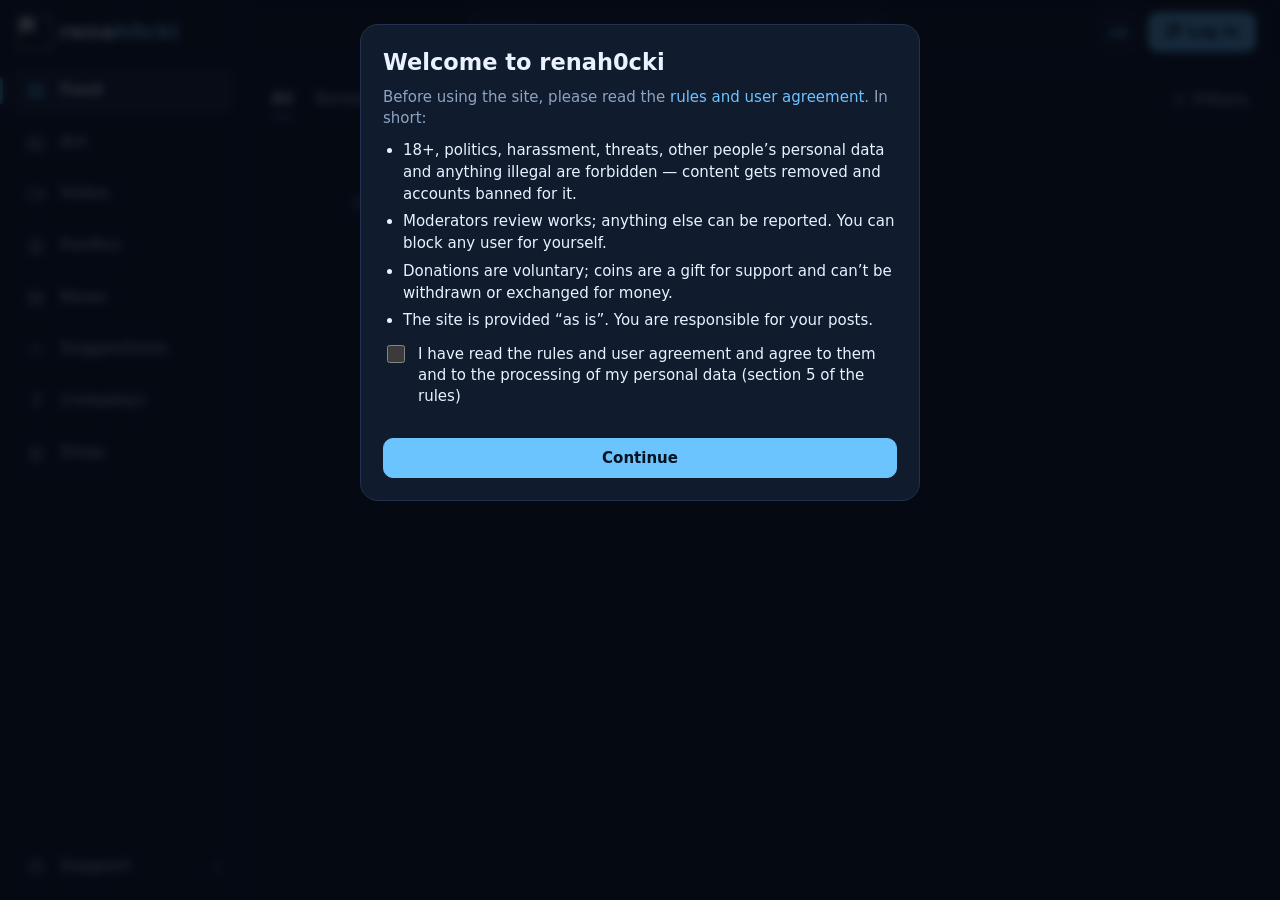
==== commit 232ab22c: "Аукцион: «Случайный лот» под стрелочкой, баллы Twitch 1:1, быстрее обновления Co-Authored-By: Claude" ====
--- a/auc/index.html
+++ b/auc/index.html
@@ -15,9 +15,9 @@
 <link rel="preconnect" href="https://fonts.googleapis.com">
 <link rel="preconnect" href="https://fonts.gstatic.com" crossorigin>
 <link rel="stylesheet" href="https://fonts.googleapis.com/css2?family=Inter:wght@400;500;600;700;800&display=swap">
-<link rel="stylesheet" href="/auc/auc.css?v=20261124a">
+<link rel="stylesheet" href="/auc/auc.css?v=20261125a">
 <script src="/auc/wheel.js?v=20261121s" defer></script>
-<script src="/auc/auc.js?v=20261124a" defer></script>
+<script src="/auc/auc.js?v=20261125a" defer></script>
 </head>
 <body>
 <header class="bar">
--- a/auc/auc.css
+++ b/auc/auc.css
@@ -289,6 +289,18 @@
 .dot.ok { background: var(--ok); } .dot.error { background: var(--danger); } .dot.connecting { background: var(--warn); }
 .rates { display: grid; grid-template-columns: repeat(2, 1fr); gap: 8px; }
 .rates label { display: flex; flex-direction: column; gap: 4px; font-size: 12.5px; color: var(--muted); font-weight: 700; }
+/* конвертация денег в баллы */
+.conv { display: grid; gap: 8px; }
+.conv-row { display: grid; grid-template-columns: 64px 14px minmax(0, 140px) auto; align-items: center; gap: 8px; font-size: 14px; }
+.conv-cur { font-weight: 800; color: var(--text); white-space: nowrap; }
+.conv-eq { color: var(--dim); text-align: center; }
+.conv-u { color: var(--muted); font-size: 13px; }
+.conv-coin { font-variant-numeric: tabular-nums; padding-left: 12px; color: var(--text); }
+.conv-ex { margin: 10px 0 8px; }
+.conv-ex b { color: var(--text); }
+.conv-more { margin-top: 4px; }
+.conv-more summary { cursor: pointer; font-size: 13px; color: var(--muted); font-weight: 700; padding: 6px 0; }
+.conv-more .rates { margin-top: 6px; }
 
 /* колесо */
 .wheel-pane { flex: 1; display: grid; justify-items: center; align-content: center; gap: 12px; padding: 14px; }
@@ -708,6 +720,13 @@
   background: rgba(255, 255, 255, .14); color: #ffffff; font-size: 14px; cursor: pointer; outline: 0; }
 [data-theme="pointauc"] .don.don-q .pa-drop option { background: #282828; color: #eeeeee; }
 [data-theme="pointauc"] .don.don-q .pa-drop:hover { background: rgba(255, 255, 255, .24); }
+.pa-rnd-w { position: relative; display: flex; }
+[data-theme="pointauc"] .don.don-q .pa-rnd-w .pa-drop { height: 100%; min-height: 32px; }
+.pa-rnd-menu { position: absolute; right: 0; top: calc(100% + 4px); z-index: 30; min-width: 170px; padding: 4px;
+  background: #282828; border: 1px solid rgba(255, 255, 255, .25); border-radius: 6px; box-shadow: 0 8px 24px rgba(0, 0, 0, .5); }
+.pa-rnd-menu button { display: block; width: 100%; padding: 8px 10px; border: 0; border-radius: 4px; background: transparent;
+  color: #fff; font-family: inherit; font-size: 13.5px; font-weight: 600; text-align: left; cursor: pointer; white-space: nowrap; }
+.pa-rnd-menu button:hover, .pa-rnd-menu button:focus-visible { background: rgba(255, 255, 255, .16); outline: 0; }
 [data-theme="pointauc"] .don.don-q .q-sim { order: 2; width: 100%; justify-content: center; min-height: 32px; height: 32px;
   border-radius: 4px; background: rgba(255, 255, 255, .14); border: 1px solid rgba(255, 255, 255, .5); color: #ffffff; font-size: 13.5px; font-weight: 600; }
 [data-theme="pointauc"] .don.don-q .q-sim:hover { background: rgba(255, 255, 255, .24); }
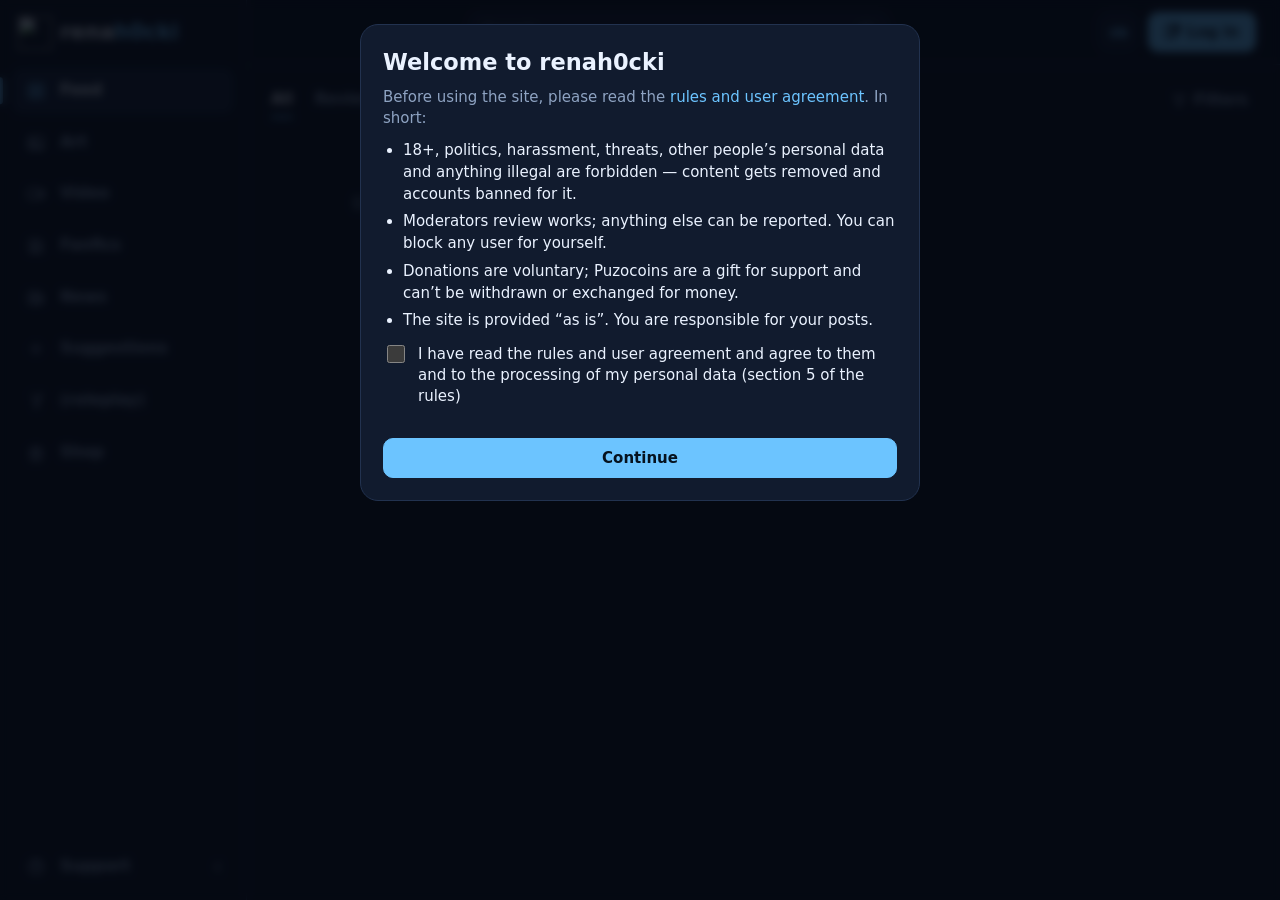
==== commit ca57d5d4: "renah0cki coin → Puzocoins (пузокоины) по всему сайту Co-Authored-By: Claude Opus 5.5 <noreply@anthr" ====
--- a/auc/index.html
+++ b/auc/index.html
@@ -15,9 +15,9 @@
 <link rel="preconnect" href="https://fonts.googleapis.com">
 <link rel="preconnect" href="https://fonts.gstatic.com" crossorigin>
 <link rel="stylesheet" href="https://fonts.googleapis.com/css2?family=Inter:wght@400;500;600;700;800&display=swap">
-<link rel="stylesheet" href="/auc/auc.css?v=20261125a">
+<link rel="stylesheet" href="/auc/auc.css?v=20261125b">
 <script src="/auc/wheel.js?v=20261121s" defer></script>
-<script src="/auc/auc.js?v=20261125a" defer></script>
+<script src="/auc/auc.js?v=20261125p" defer></script>
 </head>
 <body>
 <header class="bar">
@@ -34,7 +34,7 @@
     <button class="ico" data-tab="wallets" data-adm hidden title="Кошельки аукциона" aria-label="Кошельки аукциона"><svg class="pa-hide" viewBox="0 0 24 24"><circle cx="9" cy="8" r="3.5"/><path d="M3 20c.6-3.4 3-5.5 6-5.5s5.4 2.1 6 5.5M16 4.8a3.5 3.5 0 0 1 0 6.4M18 14.8c1.6.8 2.7 2.6 3 5.2"/></svg><svg class="pa-only pa-fill" viewBox="0 0 24 24"><path d="m11.99 18.54-7.37-5.73L3 14.07l9 7 9-7-1.63-1.27zM12 16l7.36-5.73L21 9l-9-7-9 7 1.63 1.27z"/></svg></button>
     <button class="ico" data-tab="bids" data-adm hidden title="Все ставки" aria-label="Все ставки"><svg class="pa-hide" viewBox="0 0 24 24"><rect x="4" y="4" width="16" height="16" rx="2.5"/><path d="M4 10h16M10 10v10"/></svg><svg class="pa-only pa-fill" viewBox="0 0 24 24"><path d="M12 1 3 5v6c0 5.55 3.84 10.74 9 12 5.16-1.26 9-6.45 9-12V5zm-2 16-4-4 1.41-1.41L10 14.17l6.59-6.59L18 9z"/></svg></button>
     <a class="ico" href="/auc/overlay.html" target="_blank" rel="noopener" title="Оверлей для OBS" aria-label="Оверлей для OBS"><svg class="pa-hide" viewBox="0 0 24 24"><rect x="4" y="5" width="13" height="14" rx="2"/><path d="M14 4h6v6M20 4l-8 8"/></svg><svg class="pa-only pa-fill" viewBox="0 0 24 24"><path d="M4 6H2v14c0 1.1.9 2 2 2h14v-2H4zm16-4H8c-1.1 0-2 .9-2 2v12c0 1.1.9 2 2 2h12c1.1 0 2-.9 2-2V4c0-1.1-.9-2-2-2m-8 12.5v-9l6 4.5z"/></svg></a>
-    <a class="ico" href="/donate-settings/" title="Настройки донатов coin и виджеты OBS" aria-label="Настройки донатов и OBS"><svg class="pa-hide" viewBox="0 0 24 24"><path d="M12 3v4M12 17v4M3 12h4M17 12h4M6 6l2.5 2.5M15.5 15.5 18 18M6 18l2.5-2.5M15.5 8.5 18 6"/></svg><svg class="pa-only pa-fill" viewBox="0 0 24 24"><path d="M1 11h4v11H1zm15-7.75C16.65 2.49 17.66 2 18.7 2 20.55 2 22 3.45 22 5.3c0 2.27-2.91 4.9-6 7.7-3.09-2.81-6-5.44-6-7.7C10 3.45 11.45 2 13.3 2c1.04 0 2.05.49 2.7 1.25M20 17h-7l-2.09-.73.33-.94L13 16h2.82c.65 0 1.18-.53 1.18-1.18 0-.49-.31-.93-.77-1.11L8.97 11H7v9.02L14 22l8.01-3c-.01-1.1-.9-2-2.01-2"/></svg></a>
+    <a class="ico" href="/donate-settings/" title="Настройки донатов Puzocoins и виджеты OBS" aria-label="Настройки донатов и OBS"><svg class="pa-hide" viewBox="0 0 24 24"><path d="M12 3v4M12 17v4M3 12h4M17 12h4M6 6l2.5 2.5M15.5 15.5 18 18M6 18l2.5-2.5M15.5 8.5 18 6"/></svg><svg class="pa-only pa-fill" viewBox="0 0 24 24"><path d="M1 11h4v11H1zm15-7.75C16.65 2.49 17.66 2 18.7 2 20.55 2 22 3.45 22 5.3c0 2.27-2.91 4.9-6 7.7-3.09-2.81-6-5.44-6-7.7C10 3.45 11.45 2 13.3 2c1.04 0 2.05.49 2.7 1.25M20 17h-7l-2.09-.73.33-.94L13 16h2.82c.65 0 1.18-.53 1.18-1.18 0-.49-.31-.93-.77-1.11L8.97 11H7v9.02L14 22l8.01-3c-.01-1.1-.9-2-2.01-2"/></svg></a>
     <button class="ico" data-act="theme" title="Цветовая гамма" aria-label="Цветовая гамма"><svg viewBox="0 0 24 24"><path d="M12 3a9 9 0 1 0 0 18h1.5a2.5 2.5 0 0 0 0-5H12a2 2 0 0 1 0-4h4.5A4.5 4.5 0 0 0 12 3z"/><circle cx="7.5" cy="10.5" r="1" fill="currentColor"/><circle cx="10.5" cy="7.5" r="1" fill="currentColor"/><circle cx="15" cy="7.5" r="1" fill="currentColor"/></svg></button>
   </nav>
   <div class="clock" id="clock">
--- a/auc/auc.css
+++ b/auc/auc.css
@@ -164,6 +164,12 @@
 .lrow:first-child .n { color: var(--accent); }
 .lrow .hash { color: var(--dim); font-family: var(--mono); font-size: 13px; }
 .lrow .nm { font-weight: 700; overflow-wrap: anywhere; }
+.lrow .nm.nm-can { cursor: text; }
+.lrow .nm.nm-can:hover { text-decoration: underline dotted rgba(255, 255, 255, .35); text-underline-offset: 4px; }
+.lrow .nm-edit { width: 100%; min-width: 0; height: 34px; padding: 0 10px; box-sizing: border-box; font: inherit; color: #fff;
+  background: #3a3a3a; border: 1px solid #3d8bd9; border-radius: 4px; outline: 0; box-shadow: 0 0 0 2px rgba(61, 139, 217, .25); }
+.lrow .nm:has(.nm-edit) { justify-self: stretch; width: 100%; }
+[data-theme="pointauc"] .lrow .nm:has(.nm-edit) { overflow: visible; }
 .lrow .sum { font-weight: 800; font-variant-numeric: tabular-nums; font-size: 16px; }
 .lrow .sum small { display: block; font-size: 12px; font-weight: 600; color: var(--muted); }
 .lrow .acts { display: flex; gap: 2px; opacity: 0; transition: opacity .15s; }
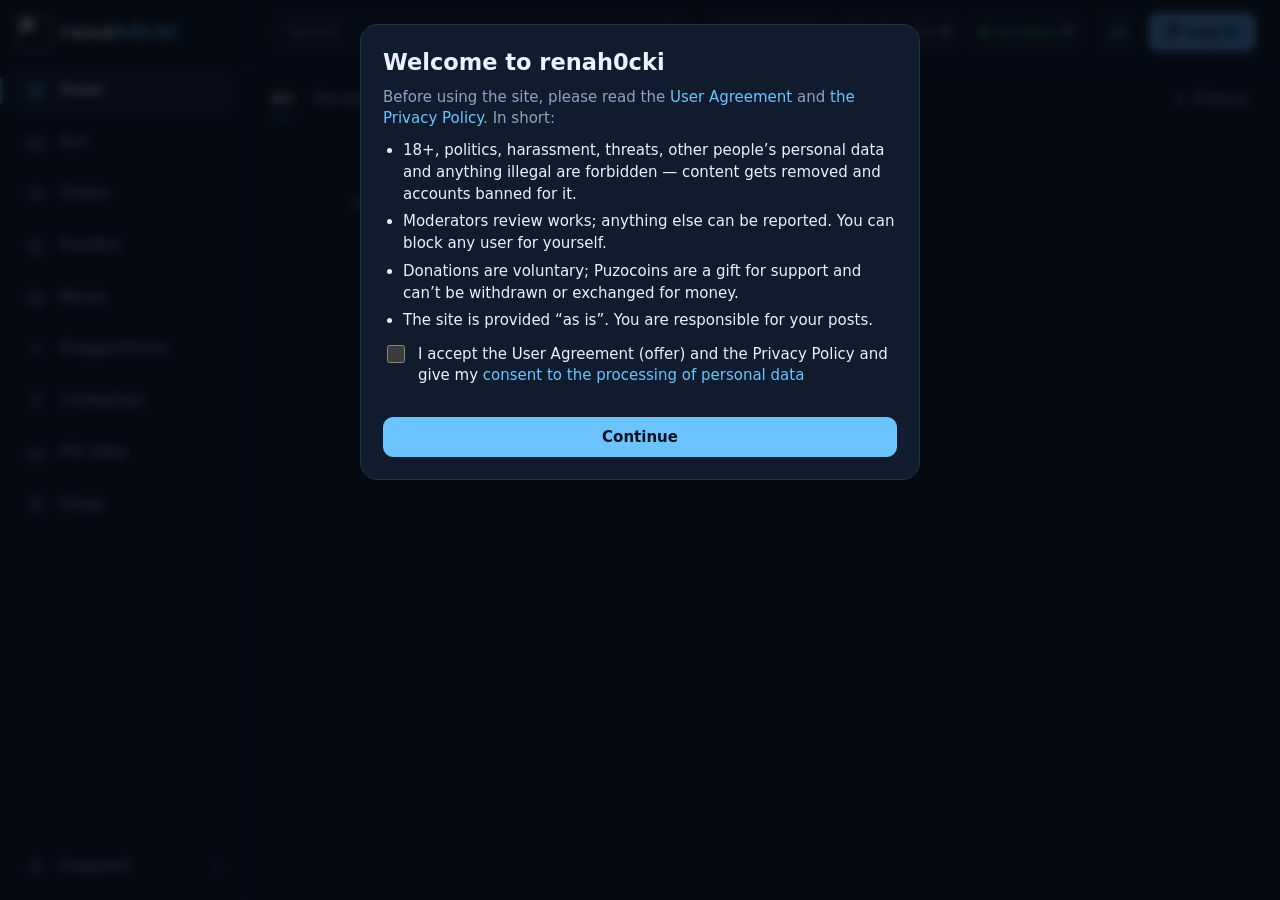
==== commit 7377ba10: "Награды, донаты, аукцион: устаревший вход сбрасывается вместо тихих ошибок Co-Authored-By: Claude Op" ====
--- a/auc/index.html
+++ b/auc/index.html
@@ -6,8 +6,7 @@
 <meta name="theme-color" content="#0c0c14">
 <meta name="robots" content="noindex">
 <title>Аукцион — renah0cki</title>
-<script>/* аукцион — пока только для владельца; остальных на обычный сайт */
-(function(){if(/^(localhost|127\.0\.0\.1)$/.test(location.hostname))return;try{var s=JSON.parse(localStorage.getItem('fh_session')||'null');if(!s||!s.user||s.user.id!=='23c6cb47-27b0-45ac-8fd9-c43b84d57aba')location.replace('/');}catch(e){location.replace('/');}})();
+<script>(function(){if(/^(localhost|127\.0\.0\.1)$/.test(location.hostname))return;try{var s=JSON.parse(localStorage.getItem('fh_session')||'null');if(!s||!s.user||s.user.id!=='23c6cb47-27b0-45ac-8fd9-c43b84d57aba')location.replace('/');}catch(e){location.replace('/');}})();
 try{var t=localStorage.getItem('auc_theme');if(t&&t!=='violet')document.documentElement.dataset.theme=t;}catch(e){}</script>
 <link rel="icon" type="image/png" sizes="32x32" href="/icon-32.png?v=2">
 <link rel="preconnect" href="https://api.renah0cki.xyz" crossorigin>
@@ -15,9 +14,9 @@
 <link rel="preconnect" href="https://fonts.googleapis.com">
 <link rel="preconnect" href="https://fonts.gstatic.com" crossorigin>
 <link rel="stylesheet" href="https://fonts.googleapis.com/css2?family=Inter:wght@400;500;600;700;800&display=swap">
-<link rel="stylesheet" href="/auc/auc.css?v=20261125b">
-<script src="/auc/wheel.js?v=20261121s" defer></script>
-<script src="/auc/auc.js?v=20261125p" defer></script>
+<link rel="stylesheet" href="/auc/auc.css?v=20261125cl">
+<script src="/auc/wheel.js?v=20261125cl" defer></script>
+<script src="/auc/auc.js?v=20261128au" defer></script>
 </head>
 <body>
 <header class="bar">
@@ -34,7 +33,7 @@
     <button class="ico" data-tab="wallets" data-adm hidden title="Кошельки аукциона" aria-label="Кошельки аукциона"><svg class="pa-hide" viewBox="0 0 24 24"><circle cx="9" cy="8" r="3.5"/><path d="M3 20c.6-3.4 3-5.5 6-5.5s5.4 2.1 6 5.5M16 4.8a3.5 3.5 0 0 1 0 6.4M18 14.8c1.6.8 2.7 2.6 3 5.2"/></svg><svg class="pa-only pa-fill" viewBox="0 0 24 24"><path d="m11.99 18.54-7.37-5.73L3 14.07l9 7 9-7-1.63-1.27zM12 16l7.36-5.73L21 9l-9-7-9 7 1.63 1.27z"/></svg></button>
     <button class="ico" data-tab="bids" data-adm hidden title="Все ставки" aria-label="Все ставки"><svg class="pa-hide" viewBox="0 0 24 24"><rect x="4" y="4" width="16" height="16" rx="2.5"/><path d="M4 10h16M10 10v10"/></svg><svg class="pa-only pa-fill" viewBox="0 0 24 24"><path d="M12 1 3 5v6c0 5.55 3.84 10.74 9 12 5.16-1.26 9-6.45 9-12V5zm-2 16-4-4 1.41-1.41L10 14.17l6.59-6.59L18 9z"/></svg></button>
     <a class="ico" href="/auc/overlay.html" target="_blank" rel="noopener" title="Оверлей для OBS" aria-label="Оверлей для OBS"><svg class="pa-hide" viewBox="0 0 24 24"><rect x="4" y="5" width="13" height="14" rx="2"/><path d="M14 4h6v6M20 4l-8 8"/></svg><svg class="pa-only pa-fill" viewBox="0 0 24 24"><path d="M4 6H2v14c0 1.1.9 2 2 2h14v-2H4zm16-4H8c-1.1 0-2 .9-2 2v12c0 1.1.9 2 2 2h12c1.1 0 2-.9 2-2V4c0-1.1-.9-2-2-2m-8 12.5v-9l6 4.5z"/></svg></a>
-    <a class="ico" href="/donate-settings/" title="Настройки донатов Puzocoins и виджеты OBS" aria-label="Настройки донатов и OBS"><svg class="pa-hide" viewBox="0 0 24 24"><path d="M12 3v4M12 17v4M3 12h4M17 12h4M6 6l2.5 2.5M15.5 15.5 18 18M6 18l2.5-2.5M15.5 8.5 18 6"/></svg><svg class="pa-only pa-fill" viewBox="0 0 24 24"><path d="M1 11h4v11H1zm15-7.75C16.65 2.49 17.66 2 18.7 2 20.55 2 22 3.45 22 5.3c0 2.27-2.91 4.9-6 7.7-3.09-2.81-6-5.44-6-7.7C10 3.45 11.45 2 13.3 2c1.04 0 2.05.49 2.7 1.25M20 17h-7l-2.09-.73.33-.94L13 16h2.82c.65 0 1.18-.53 1.18-1.18 0-.49-.31-.93-.77-1.11L8.97 11H7v9.02L14 22l8.01-3c-.01-1.1-.9-2-2.01-2"/></svg></a>
+    <a class="ico" href="/donate-settings/" title="Настройки донатов пузокоинами и виджеты OBS" aria-label="Настройки донатов и OBS"><svg class="pa-hide" viewBox="0 0 24 24"><path d="M12 3v4M12 17v4M3 12h4M17 12h4M6 6l2.5 2.5M15.5 15.5 18 18M6 18l2.5-2.5M15.5 8.5 18 6"/></svg><svg class="pa-only pa-fill" viewBox="0 0 24 24"><path d="M1 11h4v11H1zm15-7.75C16.65 2.49 17.66 2 18.7 2 20.55 2 22 3.45 22 5.3c0 2.27-2.91 4.9-6 7.7-3.09-2.81-6-5.44-6-7.7C10 3.45 11.45 2 13.3 2c1.04 0 2.05.49 2.7 1.25M20 17h-7l-2.09-.73.33-.94L13 16h2.82c.65 0 1.18-.53 1.18-1.18 0-.49-.31-.93-.77-1.11L8.97 11H7v9.02L14 22l8.01-3c-.01-1.1-.9-2-2.01-2"/></svg></a>
     <button class="ico" data-act="theme" title="Цветовая гамма" aria-label="Цветовая гамма"><svg viewBox="0 0 24 24"><path d="M12 3a9 9 0 1 0 0 18h1.5a2.5 2.5 0 0 0 0-5H12a2 2 0 0 1 0-4h4.5A4.5 4.5 0 0 0 12 3z"/><circle cx="7.5" cy="10.5" r="1" fill="currentColor"/><circle cx="10.5" cy="7.5" r="1" fill="currentColor"/><circle cx="15" cy="7.5" r="1" fill="currentColor"/></svg></button>
   </nav>
   <div class="clock" id="clock">
--- a/auc/auc.css
+++ b/auc/auc.css
@@ -1,5 +1,3 @@
-/* renah0cki — аукцион. Тёмная тема с фиолетовым акцентом, плотная раскладка:
-   сверху вкладки и таймер, слева аукцион и правила, по центру лоты, справа донаты. */
 :root {
   --bg: #0c0c14;
   --panel: #12121c;
@@ -60,7 +58,6 @@
   --accent: #fbbf24; --accent-2: #d97706; --accent-soft: rgba(251, 191, 36, .15); --accent-ring: rgba(251, 191, 36, .5);
   --bar-a: rgba(251, 191, 36, .22); --bar-b: rgba(251, 191, 36, .06); --bar-bg: rgba(15, 14, 11, .92);
 }
-/* ── стиль 1 в 1 PointAuc (ru.pointauc.com — Mantine Dark) ── */
 [data-theme="pointauc"] {
   --bg: #1b1b1b; --panel: #212121; --panel-2: #282828; --panel-3: #303030; --border: #383838;
   --text: #eeeeee; --muted: #a0a0a0; --dim: #727272;
@@ -82,7 +79,6 @@
 .muted { color: var(--muted); }
 .num { font-variant-numeric: tabular-nums; }
 
-/* ── верхняя полоса ── */
 .bar { position: sticky; top: 0; z-index: 30; display: flex; flex-wrap: wrap; align-items: center; gap: 6px 14px; padding: 8px 12px; padding-top: max(8px, env(safe-area-inset-top)); flex: none;
   background: var(--bar-bg); backdrop-filter: blur(10px); -webkit-backdrop-filter: blur(10px); border-bottom: 1px solid var(--border); }
 .brand { display: flex; align-items: center; gap: 8px; color: var(--text); font-weight: 900; font-size: 20px; letter-spacing: -.3px; min-height: 44px; }
@@ -115,14 +111,12 @@
 .clock-btns .ghost { background: none; color: var(--muted); }
 @media (hover: hover) { .clock-btns button:hover { filter: brightness(1.25); } }
 
-/* ── раскладка ── */
 .app { display: flex; flex-direction: column; gap: 10px; padding: 10px 10px calc(16px + env(safe-area-inset-bottom)); }
 .left, .mid, .right { background: var(--panel); border: 1px solid var(--border); border-radius: 14px; min-width: 0; }
 .mid { order: 1; display: flex; flex-direction: column; min-height: 60dvh; }
 .right { order: 2; display: flex; flex-direction: column; min-height: 360px; }
 .left { order: 3; display: flex; flex-direction: column; padding: 12px; gap: 10px; }
 
-/* левая колонка */
 .auc-pick { display: flex; gap: 6px; }
 .pick-btn { flex: 1; min-width: 0; display: flex; align-items: center; justify-content: space-between; gap: 8px; min-height: 40px; padding: 0 12px; border-radius: var(--r); border: 0; background: var(--panel-2); font-weight: 700; cursor: pointer; text-align: left; }
 .pick-btn span { overflow: hidden; text-overflow: ellipsis; white-space: nowrap; }
@@ -148,7 +142,6 @@
 .lf-btns button { display: inline-flex; align-items: center; gap: 6px; min-height: 38px; padding: 0 8px; border: 0; background: none; color: var(--text); font-size: 13px; font-weight: 700; cursor: pointer; border-radius: 8px; }
 @media (hover: hover) { .lf-btns button:hover, .rules-edit:hover, .sq:hover, .pick-btn:hover { background: var(--panel-3); } }
 
-/* центр: таблица лотов */
 .lots-top { display: contents; }
 .thead { order: 0; display: grid; grid-template-columns: 44px 44px auto minmax(0, 1fr) 120px; align-items: center; gap: 8px; padding: 10px 14px; border-bottom: 1px solid var(--border); font-size: 13px; color: var(--muted); font-weight: 700; }
 .thead .c, .lrow .c { text-align: center; }
@@ -192,7 +185,6 @@
 .add-btn { display: inline-flex; align-items: center; gap: 6px; min-height: 44px; padding: 0 18px; border-radius: 10px; border: 0; background: var(--accent-2); color: #fff; font-weight: 800; cursor: pointer; }
 .add-btn:hover { filter: brightness(1.12); }
 
-/* правая колонка: донаты */
 .seg2 { display: grid; grid-template-columns: 1fr 1fr; gap: 4px; margin: 10px; padding: 3px; border-radius: 10px; background: var(--panel-2); }
 .seg2 button { min-height: 36px; border: 0; border-radius: 8px; background: none; color: var(--muted); font-size: 13px; font-weight: 700; cursor: pointer; }
 .seg2 button.on { background: var(--accent-soft); color: var(--accent); }
@@ -240,7 +232,6 @@
 .tg input:checked + i::after { transform: translateX(14px); }
 .tg input:focus-visible + i { outline: 2px solid var(--accent); outline-offset: 2px; }
 
-/* ── общие элементы ── */
 .btn { display: inline-flex; align-items: center; justify-content: center; gap: 6px; min-height: 40px; padding: 0 14px; border-radius: var(--r); border: 1px solid var(--border);
   background: var(--panel-2); font-weight: 700; cursor: pointer; transition: transform .15s var(--ease), border-color .15s; white-space: nowrap; color: var(--text); }
 .btn:active { transform: scale(.97); }
@@ -269,7 +260,6 @@
 .box { border-radius: 12px; background: var(--panel-2); padding: 14px; }
 code, .code { font-family: var(--mono); font-size: 12.5px; background: var(--bg); padding: 4px 8px; border-radius: 6px; overflow-wrap: anywhere; }
 
-/* списки: ставки, история, кошельки */
 .items { list-style: none; margin: 0; padding: 0; display: grid; gap: 6px; }
 .item { display: grid; grid-template-columns: 1fr auto; gap: 4px 10px; padding: 10px 12px; border-radius: 10px; background: var(--bg); font-size: 14px; }
 .item .main { min-width: 0; overflow-wrap: anywhere; }
@@ -295,7 +285,6 @@
 .dot.ok { background: var(--ok); } .dot.error { background: var(--danger); } .dot.connecting { background: var(--warn); }
 .rates { display: grid; grid-template-columns: repeat(2, 1fr); gap: 8px; }
 .rates label { display: flex; flex-direction: column; gap: 4px; font-size: 12.5px; color: var(--muted); font-weight: 700; }
-/* конвертация денег в баллы */
 .conv { display: grid; gap: 8px; }
 .conv-row { display: grid; grid-template-columns: 64px 14px minmax(0, 140px) auto; align-items: center; gap: 8px; font-size: 14px; }
 .conv-cur { font-weight: 800; color: var(--text); white-space: nowrap; }
@@ -308,7 +297,6 @@
 .conv-more summary { cursor: pointer; font-size: 13px; color: var(--muted); font-weight: 700; padding: 6px 0; }
 .conv-more .rates { margin-top: 6px; }
 
-/* колесо */
 .wheel-pane { flex: 1; display: grid; justify-items: center; align-content: center; gap: 12px; padding: 14px; }
 .wheel-box { width: min(100%, 640px, max(280px, calc(100dvh - 260px))); aspect-ratio: 1; }
 .wheel-box canvas { width: 100%; height: 100%; display: block; }
@@ -318,14 +306,12 @@
 .min-in { display: inline-flex; align-items: center; gap: 6px; background: var(--panel-2); border: 1px solid var(--border); border-radius: var(--r); padding: 0 10px; min-height: 40px; }
 .min-in input { width: 48px; background: none; border: 0; outline: 0; font-size: 15px; text-align: center; }
 
-/* всплывашка (список аукционов, «Вид») */
 .pop { position: fixed; z-index: 50; min-width: 220px; max-width: calc(100vw - 20px); max-height: 60dvh; overflow-y: auto; padding: 6px; border-radius: 12px; background: var(--panel-2); border: 1px solid var(--border); box-shadow: 0 16px 40px rgba(0, 0, 0, .5); }
 .pop button, .pop label { display: flex; align-items: center; gap: 10px; width: 100%; min-height: 40px; padding: 0 10px; border: 0; border-radius: 8px; background: none; color: var(--text); font-size: 14px; font-weight: 600; text-align: left; cursor: pointer; }
 .pop button:hover, .pop label:hover { background: var(--panel-3); }
 .pop small { margin-left: auto; color: var(--muted); font-weight: 500; }
 .pop input { accent-color: var(--accent-2); width: 16px; height: 16px; }
 
-/* нижний лист */
 .sheet { padding: 0; border: 0; background: transparent; color: var(--text); max-width: 100%; width: 100%; max-height: 92dvh; margin: auto 0 0; }
 .sheet::backdrop { background: rgba(4, 4, 10, .7); }
 .sheet[open] { animation: up .25s var(--ease); }
@@ -346,7 +332,6 @@
 .toast.show { opacity: 1; transform: translate(-50%, 0); }
 .toast.err { border-color: var(--danger); color: #ffd0d6; }
 
-/* ── шире ── */
 @media (min-width: 640px) {
   .rates { grid-template-columns: repeat(4, 1fr); }
   .sheet { max-width: 520px; margin: auto; }
@@ -378,7 +363,6 @@
 @media (min-width: 1500px) { .app { grid-template-columns: 340px minmax(0, 1fr) 390px; } }
 @media (prefers-reduced-motion: reduce) { *, *::before, *::after { animation: none !important; transition: none !important; } }
 
-/* ══ анимации ══ */
 .enter { animation: rowIn .38s var(--ease) both; }
 @keyframes rowIn { from { opacity: 0; transform: translateY(-8px) scale(.98); } }
 .leaving { overflow: hidden; pointer-events: none; transition: opacity .25s var(--ease), height .3s var(--ease), margin .3s var(--ease), padding .3s var(--ease); }
@@ -393,7 +377,6 @@
 .pop:not([hidden]) { animation: popIn .18s var(--ease) both; transform-origin: top left; }
 @keyframes popIn { from { opacity: 0; transform: scale(.96) translateY(-4px); } }
 
-/* ══ вкладка «Колесо» ══ */
 body.tab-wheel .app { display: none; }
 .wapp { display: flex; flex-direction: column; gap: 10px; padding: 10px 10px calc(16px + env(safe-area-inset-bottom)); }
 .wlist, .wset { background: var(--panel); border: 1px solid var(--border); border-radius: 14px; padding: 12px; min-width: 0; }
@@ -461,7 +444,6 @@
   .wbox { width: min(100%, 660px, calc(100dvh - 240px)); }
 }
 
-/* ── полировка: центр колеса (анимированные 7TV), пикер 7TV, темы, скроллбары ── */
 .wcenter-hub { position: absolute; left: 50%; top: 50%; transform: translate(-50%, -50%); width: 21%; height: 21%; min-width: 56px; min-height: 56px;
   border-radius: 50%; overflow: hidden; z-index: 3; background: var(--bg); border: 3px solid rgba(255, 240, 230, .9); box-shadow: 0 0 18px rgba(255, 255, 255, .15); }
 .wcenter-img { width: 100%; height: 100%; display: block; object-fit: cover; pointer-events: none; }
@@ -493,7 +475,6 @@
 .dlist::-webkit-scrollbar-track, .tbody::-webkit-scrollbar-track, .rules::-webkit-scrollbar-track, .wlist::-webkit-scrollbar-track, .wset::-webkit-scrollbar-track, .pane::-webkit-scrollbar-track, .w7tv-grid::-webkit-scrollbar-track { background: transparent; }
 
 
-/* ── полноэкранный экран победителя колеса ── */
 .win-over { position: fixed; inset: 0; z-index: 55; display: grid; place-items: center; padding: 24px; overflow: hidden;
   background: radial-gradient(circle at 50% 48%, rgba(20, 18, 36, .74) 0%, rgba(5, 6, 12, .93) 68%);
   backdrop-filter: blur(12px); -webkit-backdrop-filter: blur(12px); animation: fadeIn .28s var(--ease); }
@@ -568,7 +549,6 @@
 .win-out:hover { filter: brightness(1.12); }
 @media (max-width: 520px) { .win-card { padding: 24px 18px 20px; } .win-stat b { font-size: 16px; } }
 
-/* ── реролл: настройки и плашка над победителем ── */
 .ws-rr-row { display: grid; grid-template-columns: 1fr 1fr; gap: 8px; }
 .ws-field { display: grid; gap: 4px; font-size: 11.5px; font-weight: 700; color: var(--muted); }
 .ws-field input { width: 100%; min-width: 0; height: 34px; padding: 0 10px; border-radius: 8px; border: 1px solid var(--border); background: var(--bg); color: var(--text); font-size: 14px; font-weight: 700; outline: 0; }
@@ -585,9 +565,6 @@
 .win-reroll .wr-x { font-family: var(--mono); font-size: 12px; font-weight: 800; padding: 2px 7px; border-radius: 999px;
   background: var(--accent-2); color: #fff; }
 
-/* ══════════════════════════════════════════════════════════════════
-   СТИЛЬ 1 В 1 POINTAUC (ru.pointauc.com — Mantine Dark + Layout)
-   ══════════════════════════════════════════════════════════════════ */
 [data-theme="pointauc"] .pa-only { display: inline-flex !important; align-items: center; justify-content: center; }
 [data-theme="pointauc"] .pa-hide { display: none !important; }
 [data-theme="pointauc"] .pa-fill { fill: currentColor; stroke: none; }
@@ -595,7 +572,6 @@
 [data-theme="pointauc"] .bar { background: #1b1b1b; border-bottom: 1px solid #303030; backdrop-filter: none; -webkit-backdrop-filter: none; }
 [data-theme="pointauc"] .tabs > button.on { color: #228be6; border-bottom-color: #228be6; }
 
-/* левая, средняя, правая колонки — БЕЗ лишних рамок, всё прямо на #1b1b1b как на ru.pointauc.com */
 [data-theme="pointauc"] .left,
 [data-theme="pointauc"] .mid,
 [data-theme="pointauc"] .right { background: transparent; border: 0; border-radius: 0; box-shadow: none; }
@@ -606,7 +582,6 @@
 [data-theme="pointauc"] .item { background: #282828; border: 1px solid #343434; border-radius: 8px; }
 [data-theme="pointauc"] .summary div { background: #282828; border-radius: 6px; }
 
-/* левая колонка: открытые правила прямо на #1b1b1b (заголовок АУК НА ВСЕ + текст правил) */
 [data-theme="pointauc"] .left { padding: 4px 10px 10px 6px; gap: 8px; }
 [data-theme="pointauc"] .auc-pick { align-items: center; gap: 4px; }
 [data-theme="pointauc"] .pick-btn { background: transparent; border: 0; border-radius: 6px; padding: 2px 4px; min-height: 40px;
@@ -627,7 +602,6 @@
 [data-theme="pointauc"] .rules-edit { padding: 0 6px; min-height: 28px; font-size: 12.5px; color: #606060; opacity: .75; }
 [data-theme="pointauc"] .rules-edit:hover { background: rgba(255, 255, 255, .06); color: #eeeeee; opacity: 1; }
 
-/* верхняя строка над лотами 1 в 1 SlotsHeader: [Название нового лота] [₽] [+ Добавить лот] | [🔍 Поиск среди лотов...] */
 [data-theme="pointauc"] .lots-top { display: flex; flex-wrap: wrap; align-items: center; gap: 16px; padding: 0 2px 20px; order: 0; }
 [data-theme="pointauc"] .addbar { order: 0; display: flex !important; flex: 1 1 360px; flex-wrap: nowrap; align-items: center; gap: 12px;
   margin: 0; padding: 0; background: transparent; border: 0; border-radius: 0; box-shadow: none; }
@@ -652,7 +626,6 @@
 [data-theme="pointauc"] .thead input::placeholder { color: #727272; }
 [data-theme="pointauc"] .thead input:focus { border-color: #228be6; box-shadow: none; }
 
-/* инпуты и селекты Mantine */
 [data-theme="pointauc"] .in,
 [data-theme="pointauc"] .ws-field input,
 [data-theme="pointauc"] .w7tv-q,
@@ -661,7 +634,6 @@
 [data-theme="pointauc"] .ws-field input:focus,
 [data-theme="pointauc"] .w7tv-q:focus { border-color: #228be6; box-shadow: none; }
 
-/* лоты 1 в 1 DroppableSlot: 50px, radius 8px */
 [data-theme="pointauc"] .tbody { order: 2; padding: 0 2px 12px; gap: 4px; }
 [data-theme="pointauc"] .lrow { display: grid; grid-template-columns: 24px 66px minmax(0, 1fr) auto auto; align-items: center; gap: 8px;
   min-height: 50px; height: 50px; padding: 0 6px 0 16px; border-radius: 8px; border: 2px solid transparent; background: #282828;
@@ -696,7 +668,6 @@
 [data-theme="pointauc"] body.pa-compact .tbody { gap: 0; }
 [data-theme="pointauc"] body.pa-compact .lrow { min-height: 41px; height: 41px; border-radius: 0; box-shadow: none; }
 
-/* карточки ставок / донатов 1 в 1 PointAuc BidComponent (синие ставки + коралловые донаты + [1 Новый | ∨]) */
 [data-theme="pointauc"] .dlist { padding: 4px 0 10px; gap: 10px; width: 90%; margin: 0 auto; }
 [data-theme="pointauc"] .dlist .empty { opacity: .4; font-size: 13px; padding: 16px 8px; min-height: 60px; }
 [data-theme="pointauc"] .don { padding: 12px 13px; border-radius: 6px; background: #282828; border: 1px solid #363636;
@@ -745,7 +716,6 @@
 [data-theme="pointauc"] .src.twitch { background: rgba(65, 192, 169, .22); color: rgb(92, 224, 200); }
 [data-theme="pointauc"] .src.site { background: rgba(34, 139, 230, .24); color: #74c0fc; }
 
-/* правая колонка 1 в 1 PointAuc: Интеграции ∨ + 2 тумблера DA/Twitch + Подключить Сервисы + Ставки | История */
 [data-theme="pointauc"] .pa-int { order: 1; display: flex !important; flex-direction: column; gap: 10px; width: 90%; margin: 4px auto 12px; }
 [data-theme="pointauc"] .pa-int-h { display: inline-flex; align-items: center; gap: 6px; align-self: flex-start; border: 0; background: none;
   padding: 0; color: #a0a0a0; font-size: 15px; font-weight: 700; cursor: pointer; }
@@ -797,7 +767,6 @@
 [data-theme="pointauc"] .flt.on { color: #dedede; border-color: #4da0e9; }
 [data-theme="pointauc"] .flt.on i { color: #3392e6; }
 
-/* общие кнопки Mantine */
 [data-theme="pointauc"] .btn { border-radius: 5px; background: #2c2c2c; border-color: #3c3c3c; color: #eeeeee; font-weight: 600; }
 [data-theme="pointauc"] .btn:hover:not(:disabled) { background: #363636; border-color: #555; }
 [data-theme="pointauc"] .btn.pri,
@@ -811,7 +780,6 @@
 [data-theme="pointauc"] .sheet-in { background: #212121; border-color: #383838; border-radius: 8px; }
 [data-theme="pointauc"] .toast { background: #282828; border-color: #3c3c3c; border-radius: 6px; }
 
-/* колесо и экран победителя 1 в 1 PointAuc */
 [data-theme="pointauc"] .wlist { display: flex; flex-direction: column; gap: 10px; }
 [data-theme="pointauc"] .pa-whead { display: flex !important; align-items: center; justify-content: flex-start !important; gap: 12px; margin-bottom: 2px; flex-wrap: wrap; }
 [data-theme="pointauc"] .pa-wt { margin: 0; font-size: 32px; font-weight: 800; color: #eeeeee; line-height: 1.1; }
@@ -922,7 +890,6 @@
 [data-theme="pointauc"] .win-pri:hover { background: #1c7ed6; filter: none; }
 [data-theme="pointauc"] .win-bar i { background: #228be6; box-shadow: none; }
 
-/* скроллбар 1 в 1 PointAuc */
 [data-theme="pointauc"] .dlist::-webkit-scrollbar,
 [data-theme="pointauc"] .tbody::-webkit-scrollbar,
 [data-theme="pointauc"] .rules::-webkit-scrollbar,
@@ -942,15 +909,12 @@
 [data-theme="pointauc"] .wset::-webkit-scrollbar-thumb:hover,
 [data-theme="pointauc"] .pane::-webkit-scrollbar-thumb:hover { background: rgba(255, 255, 255, .5); border: 4px solid transparent; background-clip: padding-box; }
 
-/* таймер на мобилке */
 [data-theme="pointauc"] .clock { background: #212121; border: 1px solid #323232; border-radius: 6px; }
 [data-theme="pointauc"] .clock-big { font-family: 'Helvetica Neue', Inter, Roboto, Arial, sans-serif; font-weight: 400; letter-spacing: 0; }
 [data-theme="pointauc"] .clock-btns button { background: transparent; color: #eeeeee; border-radius: 50%; }
 [data-theme="pointauc"] .clock-btns button:hover { background: rgba(255, 255, 255, .08); filter: none; }
 
-/* десктопная раскладка 1 в 1 ru.pointauc.com — точный 1:1 масштаб */
 @media (min-width: 1100px) {
-  /* левый икон-навбар: 54px капсулы #303030 (46px кнопки, 26px иконки), активный #3392e6 */
   [data-theme="pointauc"] .bar { position: fixed; left: 0; top: 0; bottom: 0; width: 70px; z-index: 30;
     flex-direction: column; align-items: flex-start; justify-content: flex-start; gap: 0; padding: 20px 0 20px 16px;
     background: transparent; border: 0; }
@@ -976,7 +940,6 @@
   [data-theme="pointauc"] .tabs > a:hover { background: rgba(77, 160, 233, .2); color: #3392e6; }
   [data-theme="pointauc"] .tabs > button.on { background: #303030; color: #3392e6; box-shadow: inset 0 0 0 1px #3392e6; border-radius: 6px; z-index: 1; }
 
-  /* 3-колоночная сетка 1 в 1 (левая 340/380px, центр flex, правая 350px) */
   [data-theme="pointauc"] .app,
   [data-theme="pointauc"] .wapp { margin-left: 70px; padding: 24px 28px 10px 24px; gap: 16px; }
   [data-theme="pointauc"] .app { grid-template-columns: 330px minmax(0, 1fr) 350px; }
@@ -986,7 +949,6 @@
   [data-theme="pointauc"] .mid { padding-bottom: 54px; }
   [data-theme="pointauc"] .right { display: flex; flex-direction: column; }
 
-  /* нижняя плавающая панель 1 в 1 PointAuc AucActions: 36px кнопки */
   [data-theme="pointauc"] .left-foot { position: fixed; left: 70px; right: 378px; bottom: 10px; z-index: 25;
     display: flex; align-items: center; justify-content: center; background: transparent; border: 0; padding: 0; pointer-events: none; }
   [data-theme="pointauc"] .left-foot * { pointer-events: auto; }
@@ -1016,7 +978,6 @@
   [data-theme="pointauc"] .lf-btns [data-act="finish"] svg { width: 20px; height: 20px; }
   [data-theme="pointauc"] .lf-btns [data-act="finish"]:hover { background: #005ca4; }
 
-  /* огромный таймер PointAuc 80px + 5 иконок 48px (▶ ↺ ∧ ∨ ⌅) */
   [data-theme="pointauc"] body:not(.tab-wheel) .clock { position: fixed; top: 18px; right: 28px; width: 350px; z-index: 25;
     flex-direction: column; align-items: center; gap: 2px; padding: 0;
     background: transparent; border: 0; box-shadow: none; }
